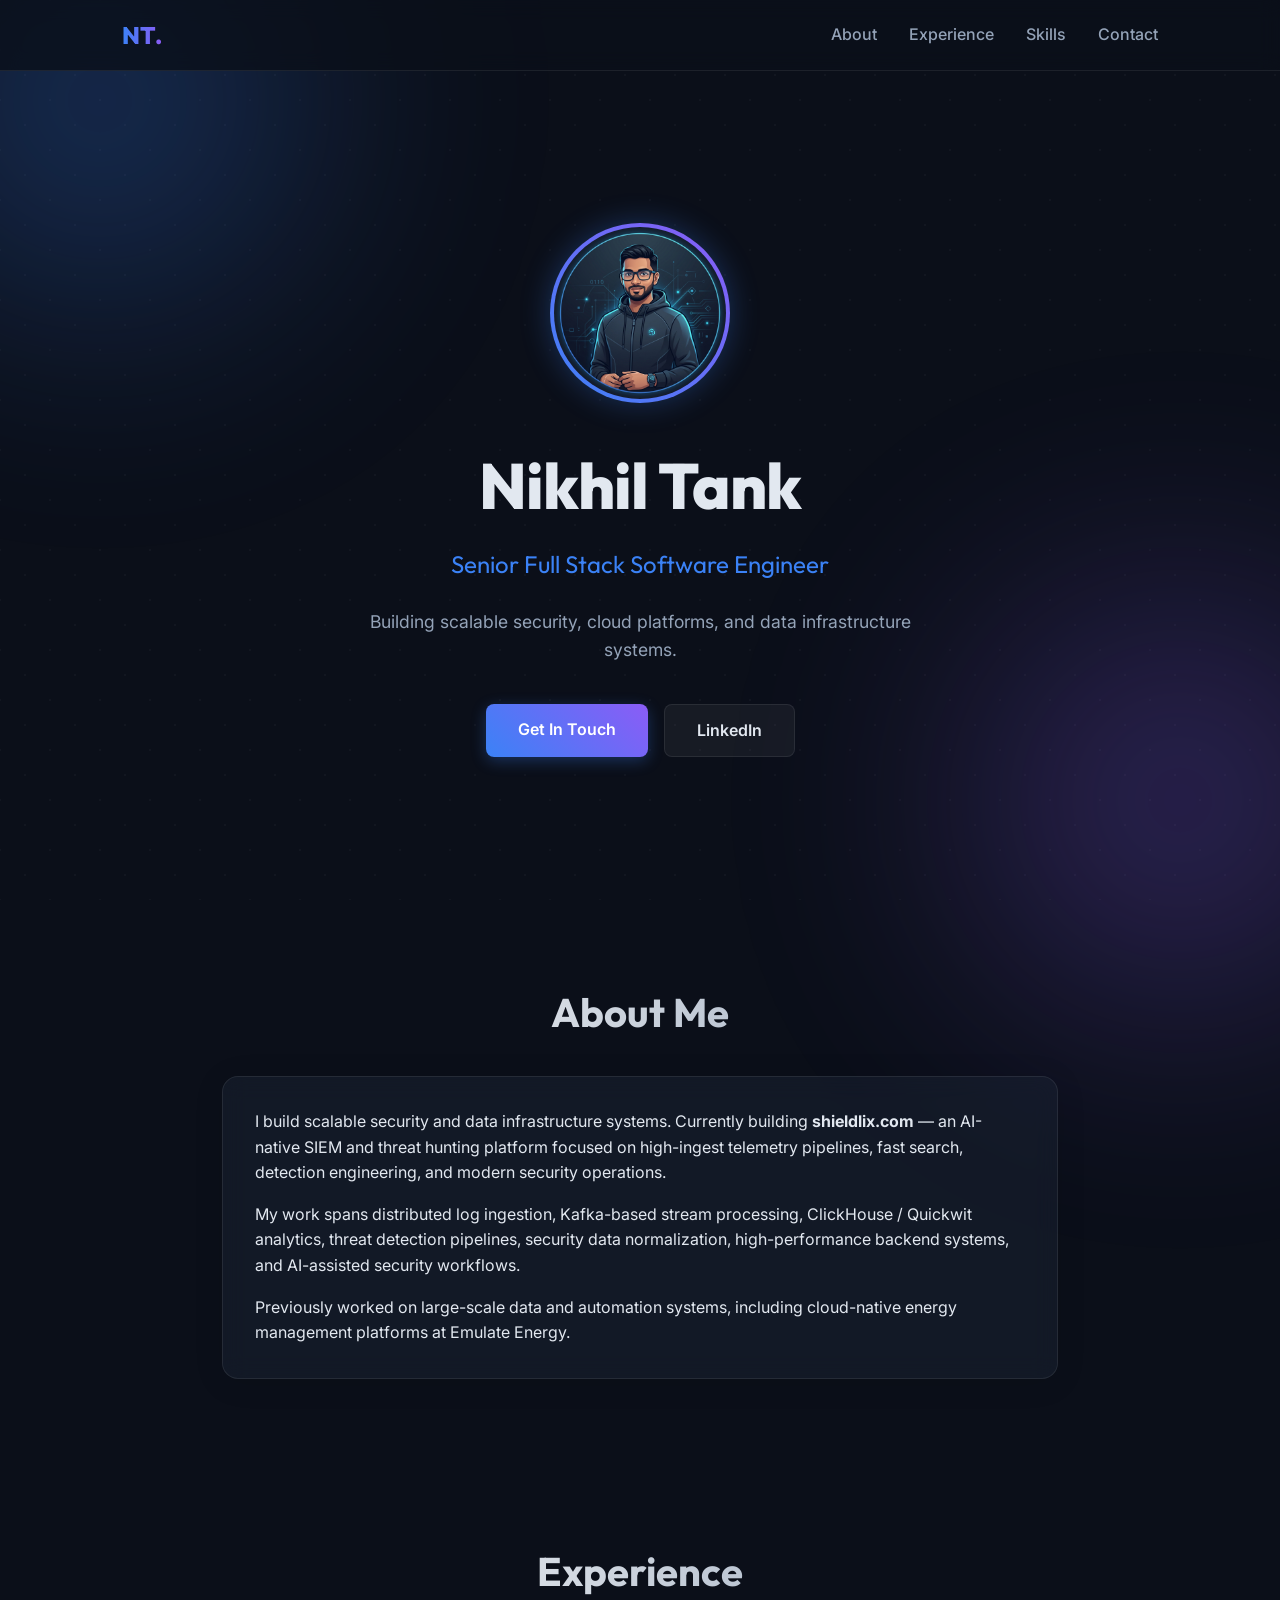
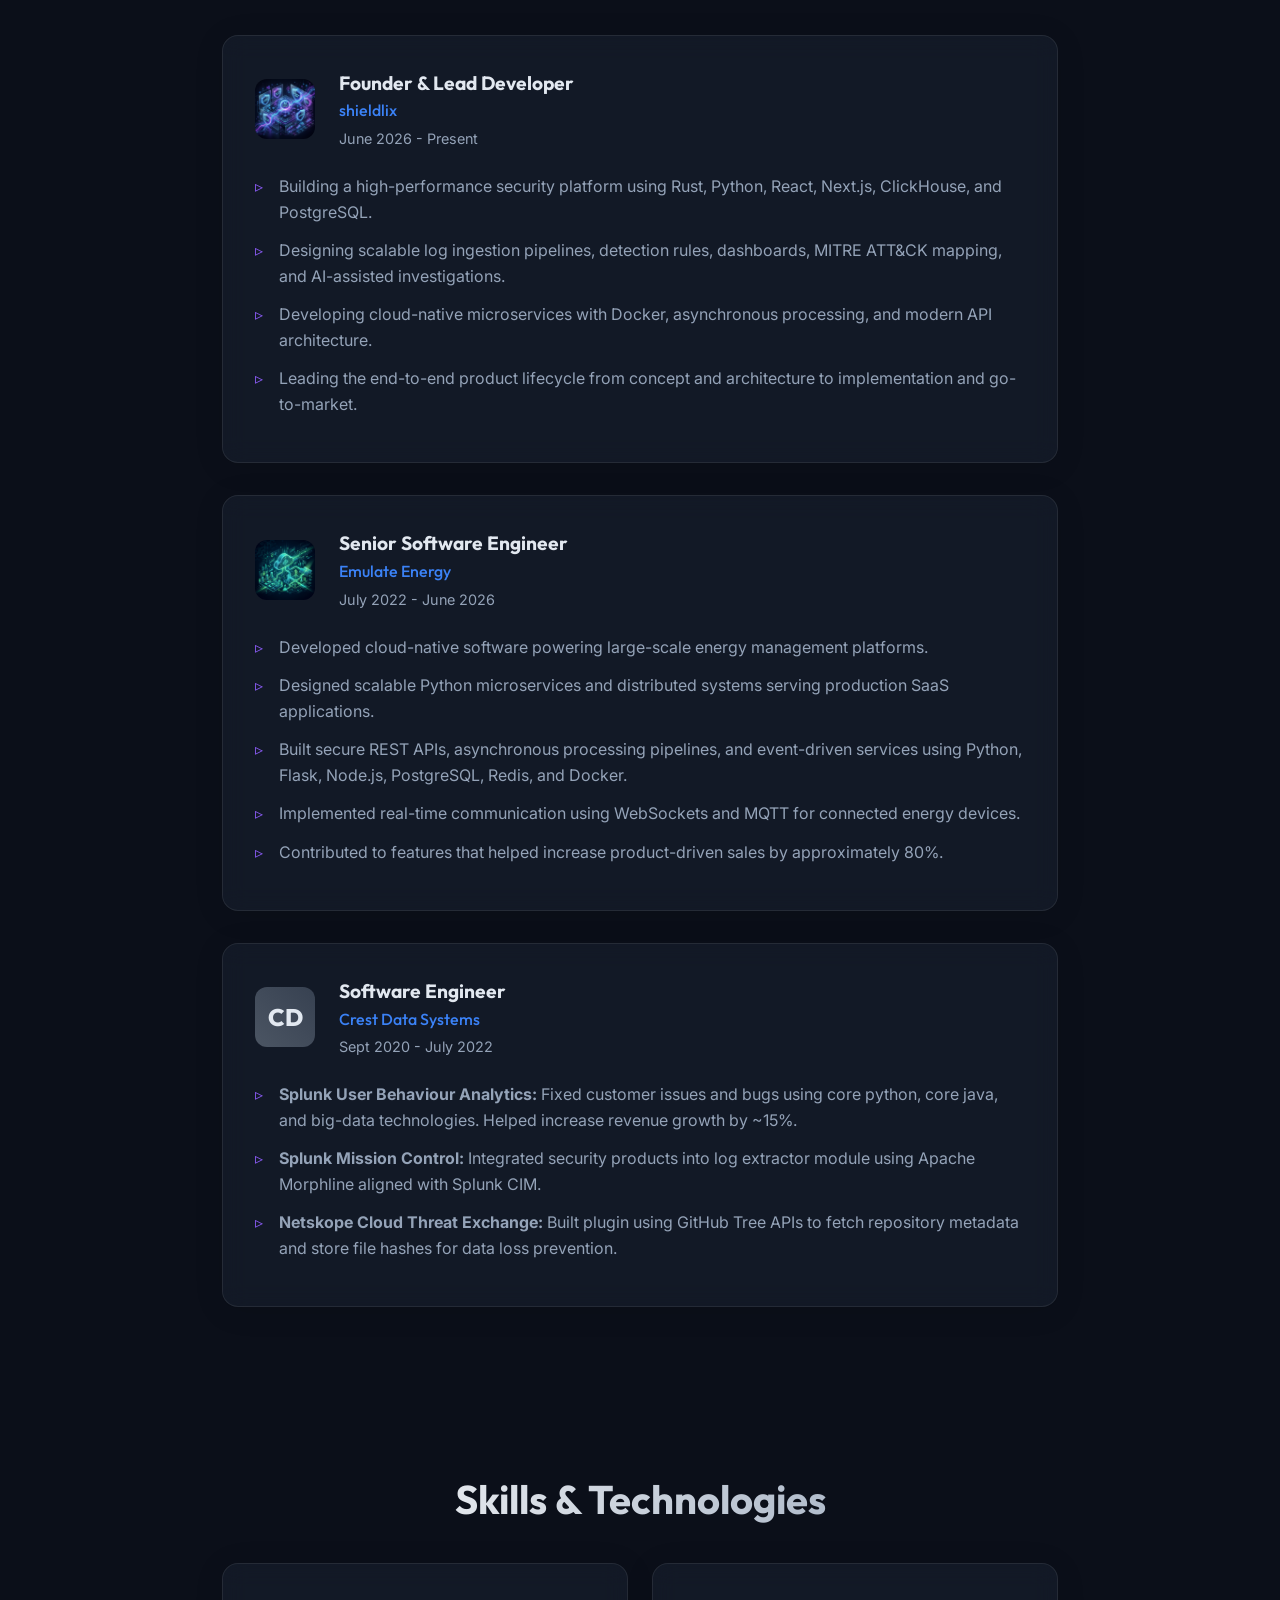
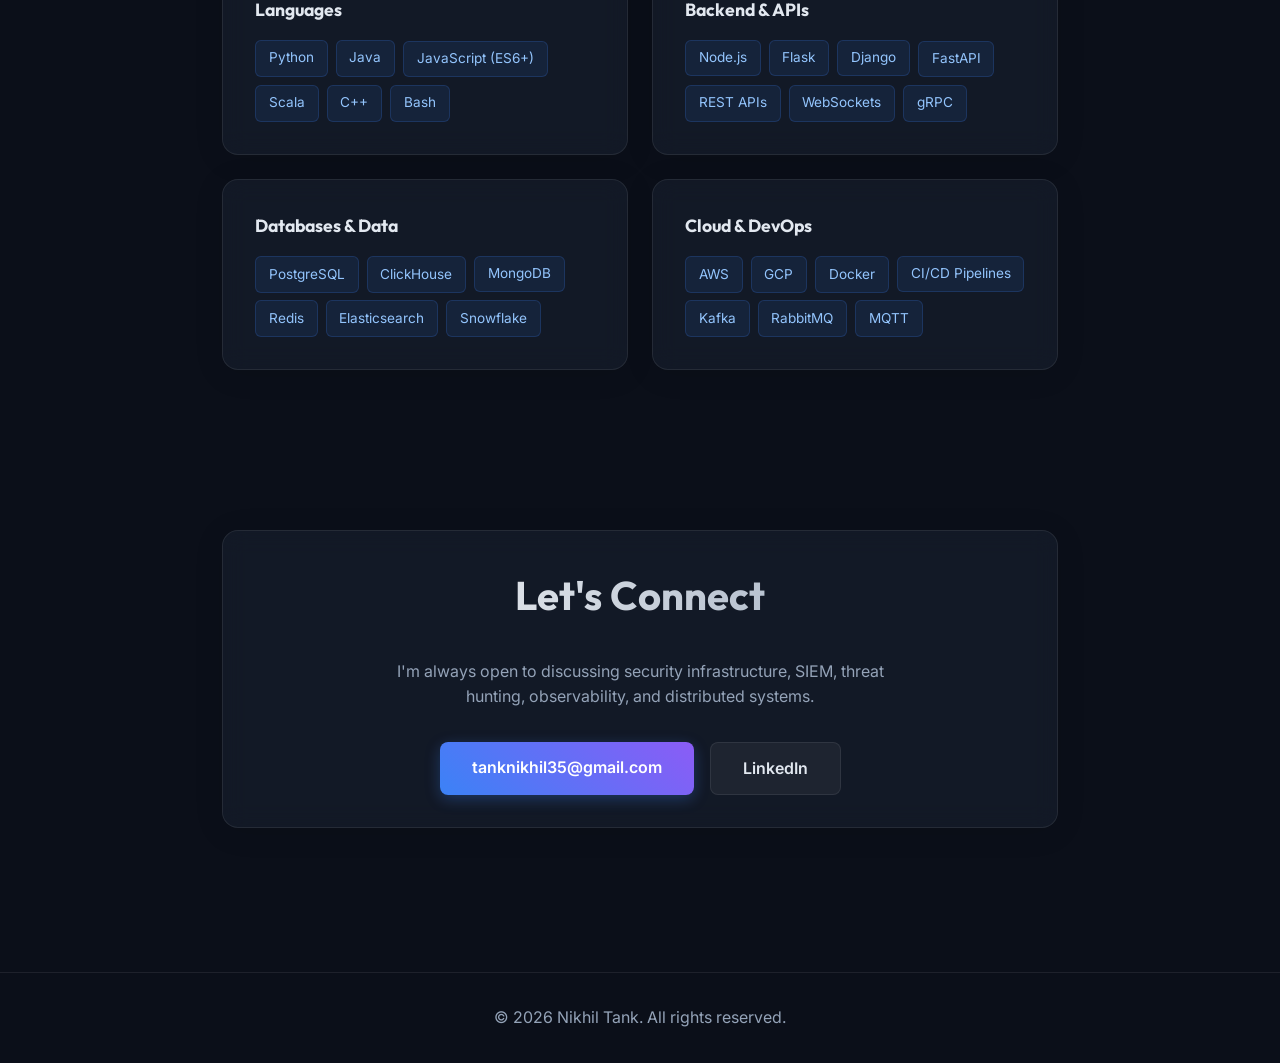
==== index.html @ 3ef29155 "feat: initialize personal portfolio website with custom styling and interactive UI components" ====
<!DOCTYPE html>
<html lang="en">
<head>
    <meta charset="UTF-8">
    <meta name="viewport" content="width=device-width, initial-scale=1.0">
    <title>Nikhil Tank | Senior Full Stack Software Engineer</title>
    <meta name="description" content="Portfolio of Nikhil Tank, a Senior Software Engineer specializing in scalable security, cloud platforms, and data infrastructure systems.">
    <!-- Fonts -->
    <link rel="preconnect" href="https://fonts.googleapis.com">
    <link rel="preconnect" href="https://fonts.gstatic.com" crossorigin>
    <link href="https://fonts.googleapis.com/css2?family=Inter:wght@300;400;500;600&family=Outfit:wght@400;600;800&display=swap" rel="stylesheet">
    <!-- CSS -->
    <link rel="stylesheet" href="assets/css/style.css">
</head>
<body>
    <div id="particles-background"></div>
    <div class="glow-orb top-left"></div>
    <div class="glow-orb bottom-right"></div>
    
    <nav class="navbar">
        <div class="nav-content">
            <a href="#" class="logo">NT.</a>
            <ul class="nav-links">
                <li><a href="#about">About</a></li>
                <li><a href="#experience">Experience</a></li>
                <li><a href="#skills">Skills</a></li>
                <li><a href="#contact">Contact</a></li>
            </ul>
        </div>
    </nav>

    <main>
        <section class="hero">
            <div class="hero-content">
                <div class="profile-img-container">
                    <img src="assets/images/avatar.png" alt="Nikhil Tank" class="profile-img">
                </div>
                <h1 class="hero-title">Nikhil Tank</h1>
                <h2 class="hero-subtitle">Senior Full Stack Software Engineer</h2>
                <p class="hero-desc">Building scalable security, cloud platforms, and data infrastructure systems.</p>
                <div class="hero-actions">
                    <a href="#contact" class="btn primary-btn">Get In Touch</a>
                    <a href="https://www.linkedin.com/in/nikhilt-6ba240147" target="_blank" class="btn secondary-btn">LinkedIn</a>
                </div>
            </div>
        </section>

        <section id="about" class="section">
            <h2 class="section-title">About Me</h2>
            <div class="card glass-card">
                <p>I build scalable security and data infrastructure systems. Currently building <strong>shieldlix.com</strong> — an AI-native SIEM and threat hunting platform focused on high-ingest telemetry pipelines, fast search, detection engineering, and modern security operations.</p>
                <p>My work spans distributed log ingestion, Kafka-based stream processing, ClickHouse / Quickwit analytics, threat detection pipelines, security data normalization, high-performance backend systems, and AI-assisted security workflows.</p>
                <p>Previously worked on large-scale data and automation systems, including cloud-native energy management platforms at Emulate Energy.</p>
            </div>
        </section>

        <section id="experience" class="section">
            <h2 class="section-title">Experience</h2>
            <div class="experience-timeline">
                
                <!-- Shieldlix -->
                <div class="timeline-item glass-card">
                    <div class="timeline-header">
                        <img src="assets/images/shieldlix.png" alt="Shieldlix" class="company-logo">
                        <div>
                            <h3 class="job-title">Founder & Lead Developer</h3>
                            <h4 class="company-name">shieldlix</h4>
                            <span class="job-date">June 2026 - Present</span>
                        </div>
                    </div>
                    <ul class="job-desc">
                        <li>Building a high-performance security platform using Rust, Python, React, Next.js, ClickHouse, and PostgreSQL.</li>
                        <li>Designing scalable log ingestion pipelines, detection rules, dashboards, MITRE ATT&CK mapping, and AI-assisted investigations.</li>
                        <li>Developing cloud-native microservices with Docker, asynchronous processing, and modern API architecture.</li>
                        <li>Leading the end-to-end product lifecycle from concept and architecture to implementation and go-to-market.</li>
                    </ul>
                </div>

                <!-- Emulate Energy -->
                <div class="timeline-item glass-card">
                    <div class="timeline-header">
                        <img src="assets/images/emulate.png" alt="Emulate Energy" class="company-logo">
                        <div>
                            <h3 class="job-title">Senior Software Engineer</h3>
                            <h4 class="company-name">Emulate Energy</h4>
                            <span class="job-date">July 2022 - June 2026</span>
                        </div>
                    </div>
                    <ul class="job-desc">
                        <li>Developed cloud-native software powering large-scale energy management platforms.</li>
                        <li>Designed scalable Python microservices and distributed systems serving production SaaS applications.</li>
                        <li>Built secure REST APIs, asynchronous processing pipelines, and event-driven services using Python, Flask, Node.js, PostgreSQL, Redis, and Docker.</li>
                        <li>Implemented real-time communication using WebSockets and MQTT for connected energy devices.</li>
                        <li>Contributed to features that helped increase product-driven sales by approximately 80%.</li>
                    </ul>
                </div>

                <!-- Crest Data Systems -->
                <div class="timeline-item glass-card">
                    <div class="timeline-header">
                        <div class="company-logo fallback-logo">CD</div>
                        <div>
                            <h3 class="job-title">Software Engineer</h3>
                            <h4 class="company-name">Crest Data Systems</h4>
                            <span class="job-date">Sept 2020 - July 2022</span>
                        </div>
                    </div>
                    <ul class="job-desc">
                        <li><strong>Splunk User Behaviour Analytics:</strong> Fixed customer issues and bugs using core python, core java, and big-data technologies. Helped increase revenue growth by ~15%.</li>
                        <li><strong>Splunk Mission Control:</strong> Integrated security products into log extractor module using Apache Morphline aligned with Splunk CIM.</li>
                        <li><strong>Netskope Cloud Threat Exchange:</strong> Built plugin using GitHub Tree APIs to fetch repository metadata and store file hashes for data loss prevention.</li>
                    </ul>
                </div>
            </div>
        </section>

        <section id="skills" class="section">
            <h2 class="section-title">Skills & Technologies</h2>
            <div class="skills-grid">
                <div class="skill-category glass-card">
                    <h3>Languages</h3>
                    <div class="skill-tags">
                        <span>Python</span><span>Java</span><span>JavaScript (ES6+)</span><span>Scala</span><span>C++</span><span>Bash</span>
                    </div>
                </div>
                <div class="skill-category glass-card">
                    <h3>Backend & APIs</h3>
                    <div class="skill-tags">
                        <span>Node.js</span><span>Flask</span><span>Django</span><span>FastAPI</span><span>REST APIs</span><span>WebSockets</span><span>gRPC</span>
                    </div>
                </div>
                <div class="skill-category glass-card">
                    <h3>Databases & Data</h3>
                    <div class="skill-tags">
                        <span>PostgreSQL</span><span>ClickHouse</span><span>MongoDB</span><span>Redis</span><span>Elasticsearch</span><span>Snowflake</span>
                    </div>
                </div>
                <div class="skill-category glass-card">
                    <h3>Cloud & DevOps</h3>
                    <div class="skill-tags">
                        <span>AWS</span><span>GCP</span><span>Docker</span><span>CI/CD Pipelines</span><span>Kafka</span><span>RabbitMQ</span><span>MQTT</span>
                    </div>
                </div>
            </div>
        </section>

        <section id="contact" class="section">
            <div class="contact-box glass-card">
                <h2 class="section-title">Let's Connect</h2>
                <p>I'm always open to discussing security infrastructure, SIEM, threat hunting, observability, and distributed systems.</p>
                <div class="contact-links">
                    <a href="mailto:tanknikhil35@gmail.com" class="btn primary-btn">tanknikhil35@gmail.com</a>
                    <a href="https://www.linkedin.com/in/nikhilt-6ba240147" target="_blank" class="btn secondary-btn">LinkedIn</a>
                </div>
            </div>
        </section>
    </main>

    <footer>
        <p>&copy; 2026 Nikhil Tank. All rights reserved.</p>
    </footer>

    <!-- Scripts -->
    <script src="assets/js/script.js"></script>
</body>
</html>
---- assets/css/style.css ----
:root {
    --bg-color: #0b0f19;
    --text-main: #e2e8f0;
    --text-muted: #94a3b8;
    --accent-blue: #3b82f6;
    --accent-purple: #8b5cf6;
    --glass-bg: rgba(30, 41, 59, 0.4);
    --glass-border: rgba(255, 255, 255, 0.08);
}

* {
    margin: 0;
    padding: 0;
    box-sizing: border-box;
}

body {
    font-family: 'Inter', sans-serif;
    background-color: var(--bg-color);
    color: var(--text-main);
    line-height: 1.6;
    overflow-x: hidden;
}

h1, h2, h3, h4, h5, h6 {
    font-family: 'Outfit', sans-serif;
}

/* Background effects */
.glow-orb {
    position: fixed;
    width: 600px;
    height: 600px;
    border-radius: 50%;
    filter: blur(120px);
    z-index: -1;
    opacity: 0.4;
    pointer-events: none;
}

.glow-orb.top-left {
    top: -200px;
    left: -200px;
    background: radial-gradient(circle, var(--accent-blue) 0%, transparent 70%);
}

.glow-orb.bottom-right {
    bottom: -200px;
    right: -200px;
    background: radial-gradient(circle, var(--accent-purple) 0%, transparent 70%);
}

#particles-background {
    position: fixed;
    top: 0;
    left: 0;
    width: 100%;
    height: 100%;
    z-index: -2;
    pointer-events: none;
    background-image: 
        radial-gradient(rgba(255,255,255,0.03) 1px, transparent 1px),
        radial-gradient(rgba(255,255,255,0.03) 1px, transparent 1px);
    background-position: 0 0, 25px 25px;
    background-size: 50px 50px;
}

/* Glassmorphism utility */
.glass-card {
    background: var(--glass-bg);
    backdrop-filter: blur(12px);
    -webkit-backdrop-filter: blur(12px);
    border: 1px solid var(--glass-border);
    border-radius: 16px;
    padding: 2rem;
    box-shadow: 0 4px 30px rgba(0, 0, 0, 0.1);
    transition: transform 0.3s ease, border-color 0.3s ease;
}

.glass-card:hover {
    transform: translateY(-5px);
    border-color: rgba(255, 255, 255, 0.15);
}

/* Navigation */
.navbar {
    position: fixed;
    top: 0;
    width: 100%;
    padding: 1rem 0;
    z-index: 100;
    background: rgba(11, 15, 25, 0.8);
    backdrop-filter: blur(10px);
    border-bottom: 1px solid var(--glass-border);
}

.nav-content {
    max-width: 1100px;
    margin: 0 auto;
    display: flex;
    justify-content: space-between;
    align-items: center;
    padding: 0 2rem;
}

.logo {
    font-family: 'Outfit', sans-serif;
    font-size: 1.5rem;
    font-weight: 800;
    color: var(--text-main);
    text-decoration: none;
    background: linear-gradient(to right, var(--accent-blue), var(--accent-purple));
    -webkit-background-clip: text;
    -webkit-text-fill-color: transparent;
}

.nav-links {
    list-style: none;
    display: flex;
    gap: 2rem;
}

.nav-links a {
    color: var(--text-muted);
    text-decoration: none;
    font-weight: 500;
    transition: color 0.3s ease;
}

.nav-links a:hover {
    color: var(--text-main);
}

/* Layout */
main {
    max-width: 900px;
    margin: 0 auto;
    padding: 0 2rem;
}

.section {
    padding: 5rem 0;
}

.section-title {
    font-size: 2.5rem;
    margin-bottom: 2rem;
    text-align: center;
    background: linear-gradient(to right, #fff, var(--text-muted));
    -webkit-background-clip: text;
    -webkit-text-fill-color: transparent;
}

/* Hero Section */
.hero {
    min-height: 100vh;
    display: flex;
    align-items: center;
    justify-content: center;
    text-align: center;
    padding-top: 80px;
}

.profile-img-container {
    width: 180px;
    height: 180px;
    margin: 0 auto 2rem;
    border-radius: 50%;
    padding: 4px;
    background: linear-gradient(45deg, var(--accent-blue), var(--accent-purple));
    box-shadow: 0 0 30px rgba(59, 130, 246, 0.3);
}

.profile-img {
    width: 100%;
    height: 100%;
    object-fit: cover;
    border-radius: 50%;
    background-color: var(--bg-color);
}

.hero-title {
    font-size: 4rem;
    font-weight: 800;
    margin-bottom: 0.5rem;
    letter-spacing: -1px;
}

.hero-subtitle {
    font-size: 1.5rem;
    color: var(--accent-blue);
    font-weight: 400;
    margin-bottom: 1.5rem;
}

.hero-desc {
    font-size: 1.1rem;
    color: var(--text-muted);
    max-width: 600px;
    margin: 0 auto 2.5rem;
}

.hero-actions {
    display: flex;
    gap: 1rem;
    justify-content: center;
}

.btn {
    padding: 0.8rem 2rem;
    border-radius: 8px;
    font-weight: 600;
    text-decoration: none;
    transition: all 0.3s ease;
    cursor: pointer;
    display: inline-block;
}

.primary-btn {
    background: linear-gradient(45deg, var(--accent-blue), var(--accent-purple));
    color: white;
    box-shadow: 0 4px 15px rgba(59, 130, 246, 0.3);
}

.primary-btn:hover {
    box-shadow: 0 6px 20px rgba(59, 130, 246, 0.5);
    transform: translateY(-2px);
}

.secondary-btn {
    background: rgba(255, 255, 255, 0.05);
    color: var(--text-main);
    border: 1px solid var(--glass-border);
}

.secondary-btn:hover {
    background: rgba(255, 255, 255, 0.1);
    transform: translateY(-2px);
}

/* About */
#about p {
    margin-bottom: 1rem;
}
#about p:last-child {
    margin-bottom: 0;
}

/* Experience */
.experience-timeline {
    display: flex;
    flex-direction: column;
    gap: 2rem;
}

.timeline-item {
    position: relative;
}

.timeline-header {
    display: flex;
    align-items: center;
    gap: 1.5rem;
    margin-bottom: 1.5rem;
}

.company-logo {
    width: 60px;
    height: 60px;
    border-radius: 12px;
    object-fit: cover;
    background: rgba(255,255,255,0.05);
}

.fallback-logo {
    display: flex;
    align-items: center;
    justify-content: center;
    font-family: 'Outfit', sans-serif;
    font-weight: 800;
    font-size: 1.5rem;
    background: linear-gradient(45deg, #4b5563, #374151);
}

.job-title {
    font-size: 1.2rem;
    color: var(--text-main);
}

.company-name {
    font-size: 1rem;
    color: var(--accent-blue);
    font-weight: 500;
}

.job-date {
    display: block;
    font-size: 0.9rem;
    color: var(--text-muted);
    margin-top: 0.2rem;
}

.job-desc {
    list-style: none;
}

.job-desc li {
    position: relative;
    padding-left: 1.5rem;
    margin-bottom: 0.8rem;
    color: var(--text-muted);
}

.job-desc li::before {
    content: '▹';
    position: absolute;
    left: 0;
    color: var(--accent-purple);
}

/* Skills */
.skills-grid {
    display: grid;
    grid-template-columns: repeat(auto-fit, minmax(300px, 1fr));
    gap: 1.5rem;
}

.skill-category h3 {
    margin-bottom: 1rem;
    font-size: 1.1rem;
    color: var(--text-main);
}

.skill-tags {
    display: flex;
    flex-wrap: wrap;
    gap: 0.5rem;
}

.skill-tags span {
    background: rgba(59, 130, 246, 0.1);
    color: #93c5fd;
    padding: 0.4rem 0.8rem;
    border-radius: 6px;
    font-size: 0.85rem;
    border: 1px solid rgba(59, 130, 246, 0.2);
}

/* Contact */
.contact-box {
    text-align: center;
}

.contact-box p {
    color: var(--text-muted);
    margin-bottom: 2rem;
    max-width: 500px;
    margin-left: auto;
    margin-right: auto;
}

.contact-links {
    display: flex;
    justify-content: center;
    gap: 1rem;
}

/* Footer */
footer {
    text-align: center;
    padding: 2rem;
    color: var(--text-muted);
    border-top: 1px solid var(--glass-border);
    margin-top: 4rem;
}

/* Responsive */
@media (max-width: 768px) {
    .hero-title {
        font-size: 3rem;
    }
    .nav-links {
        display: none;
    }
    .contact-links {
        flex-direction: column;
    }
}
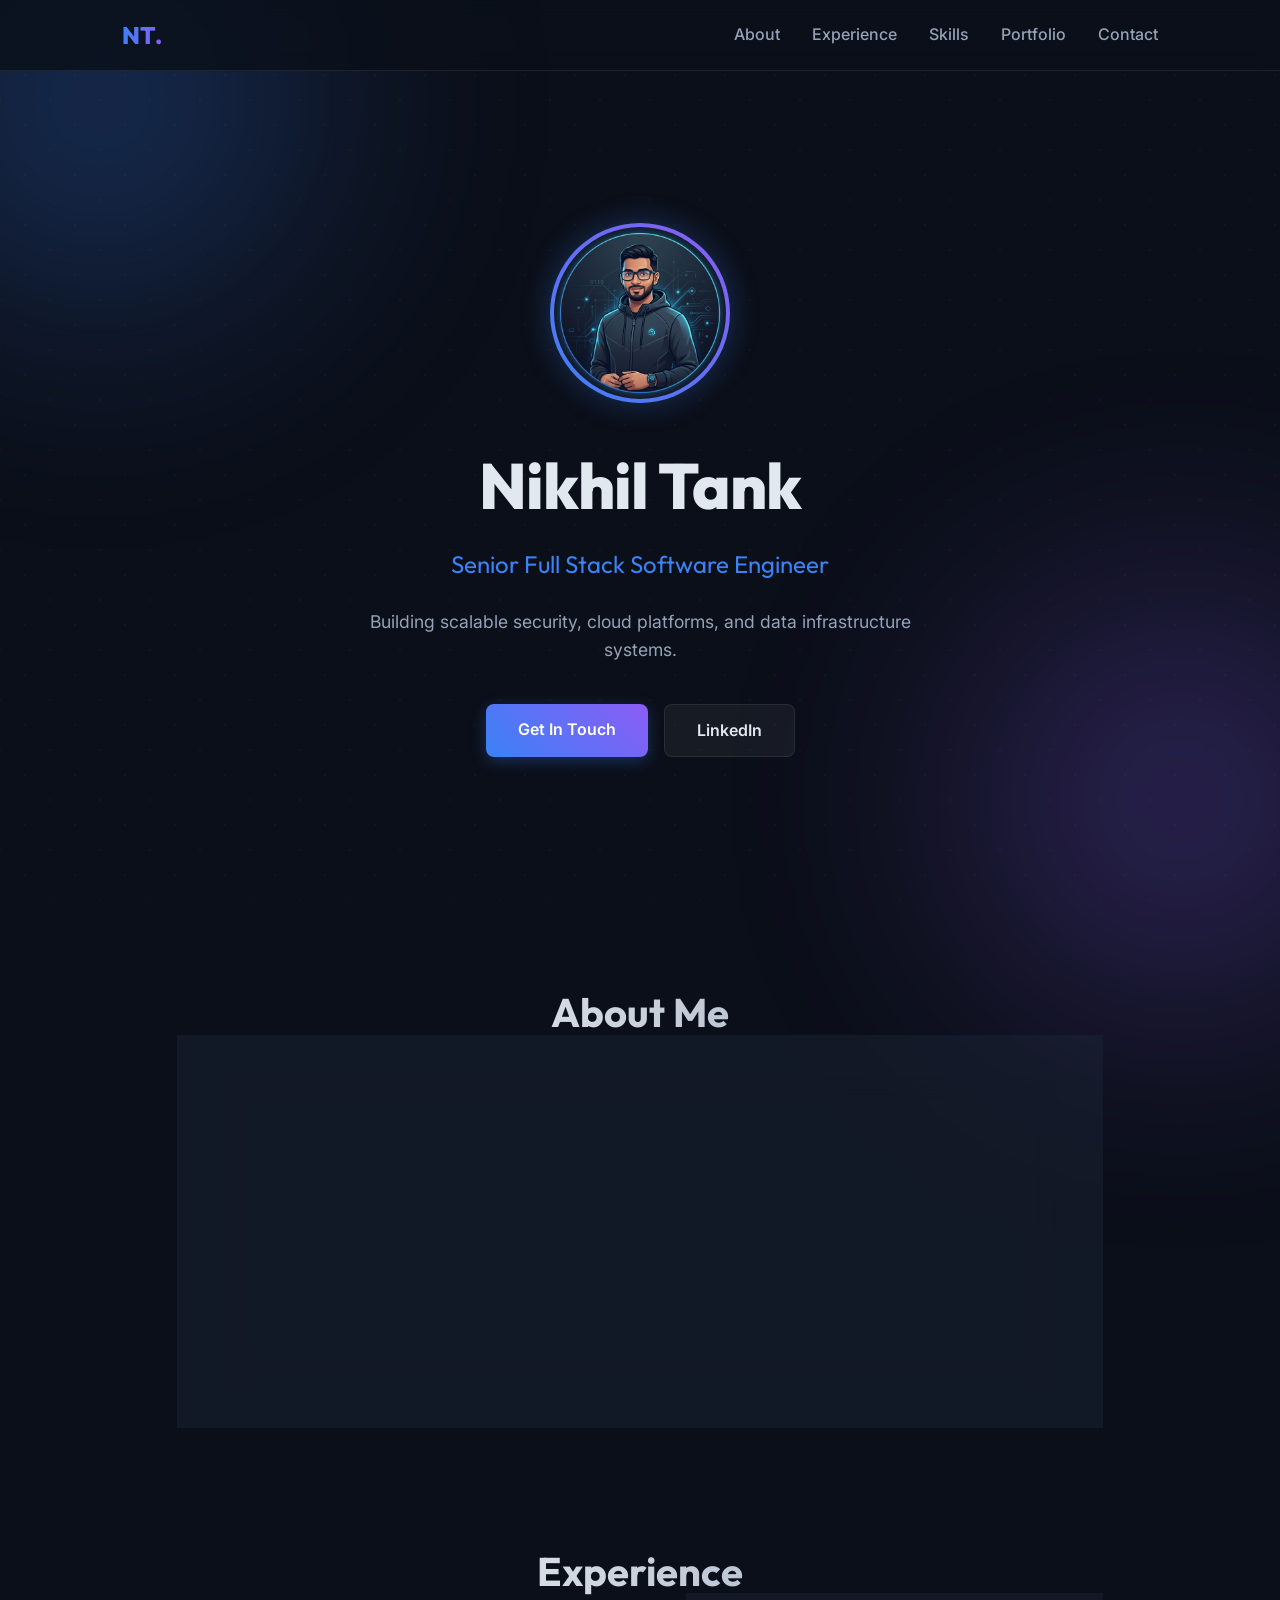
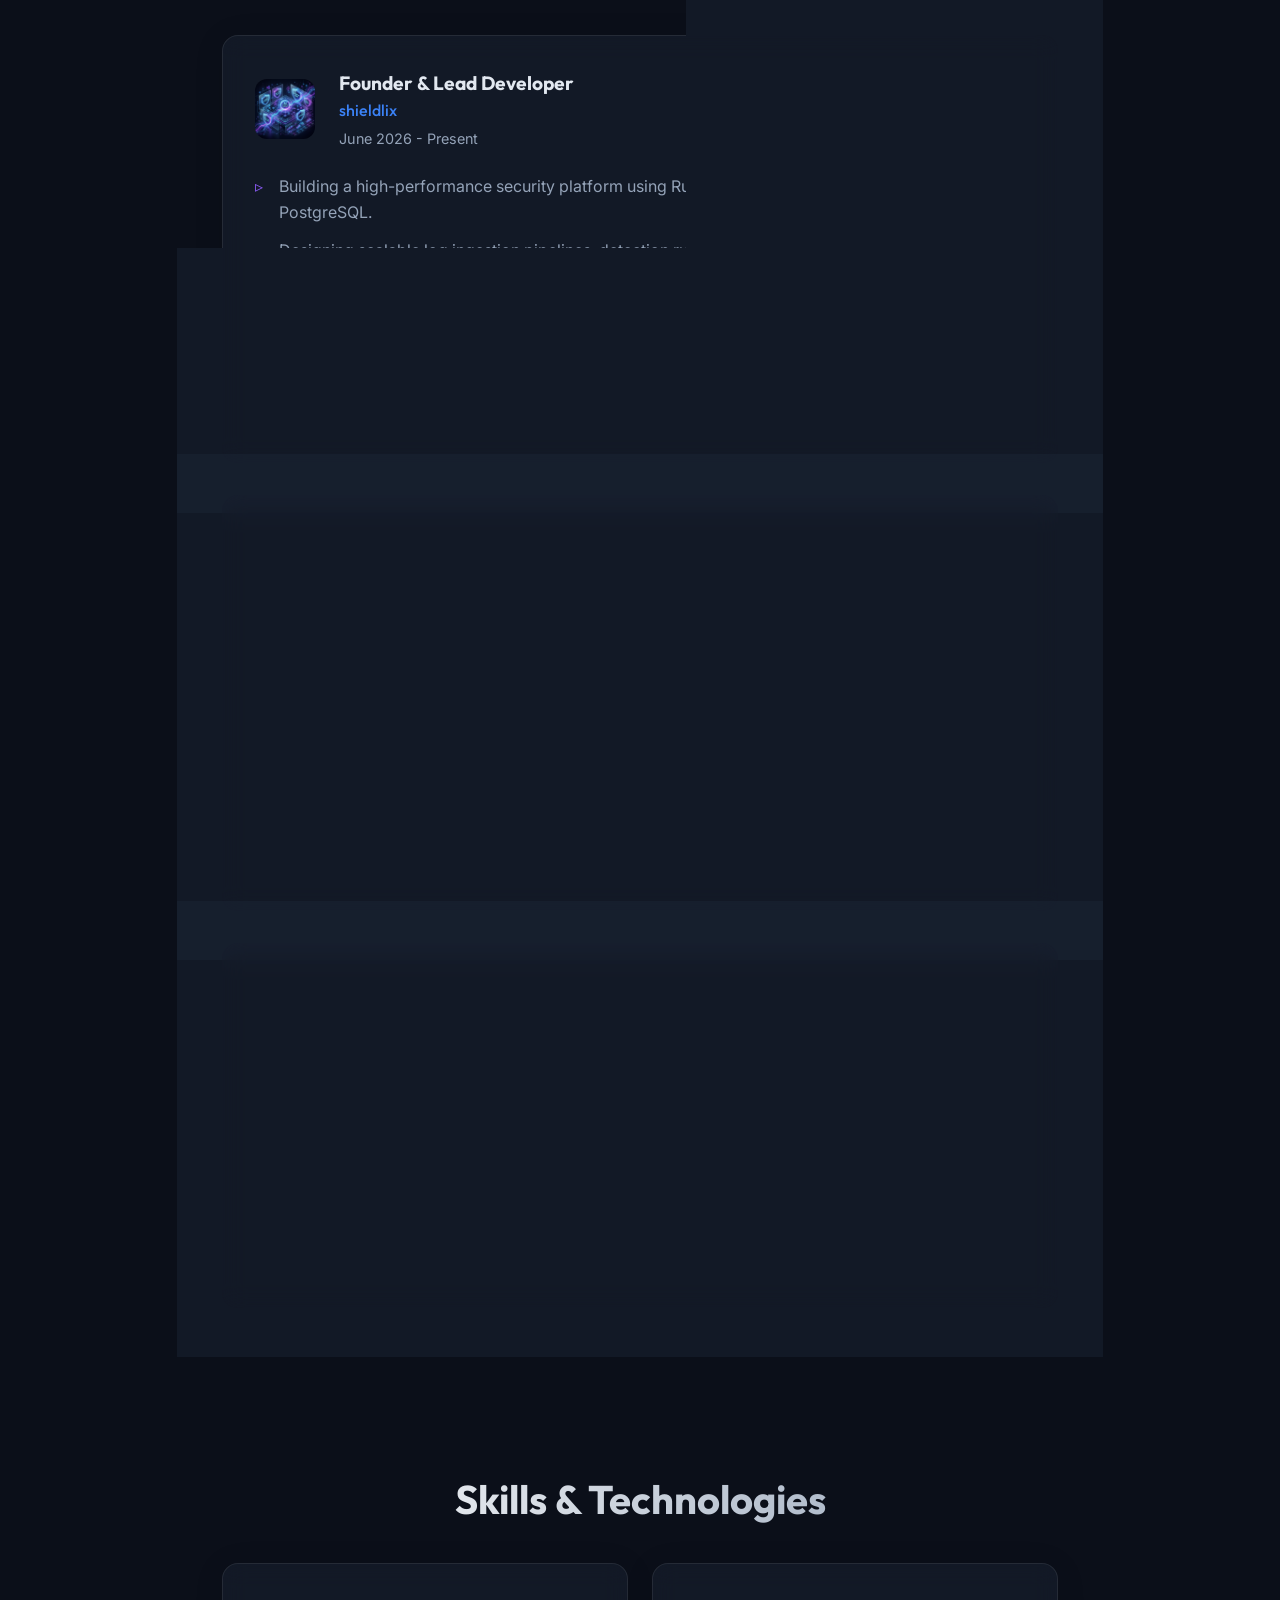
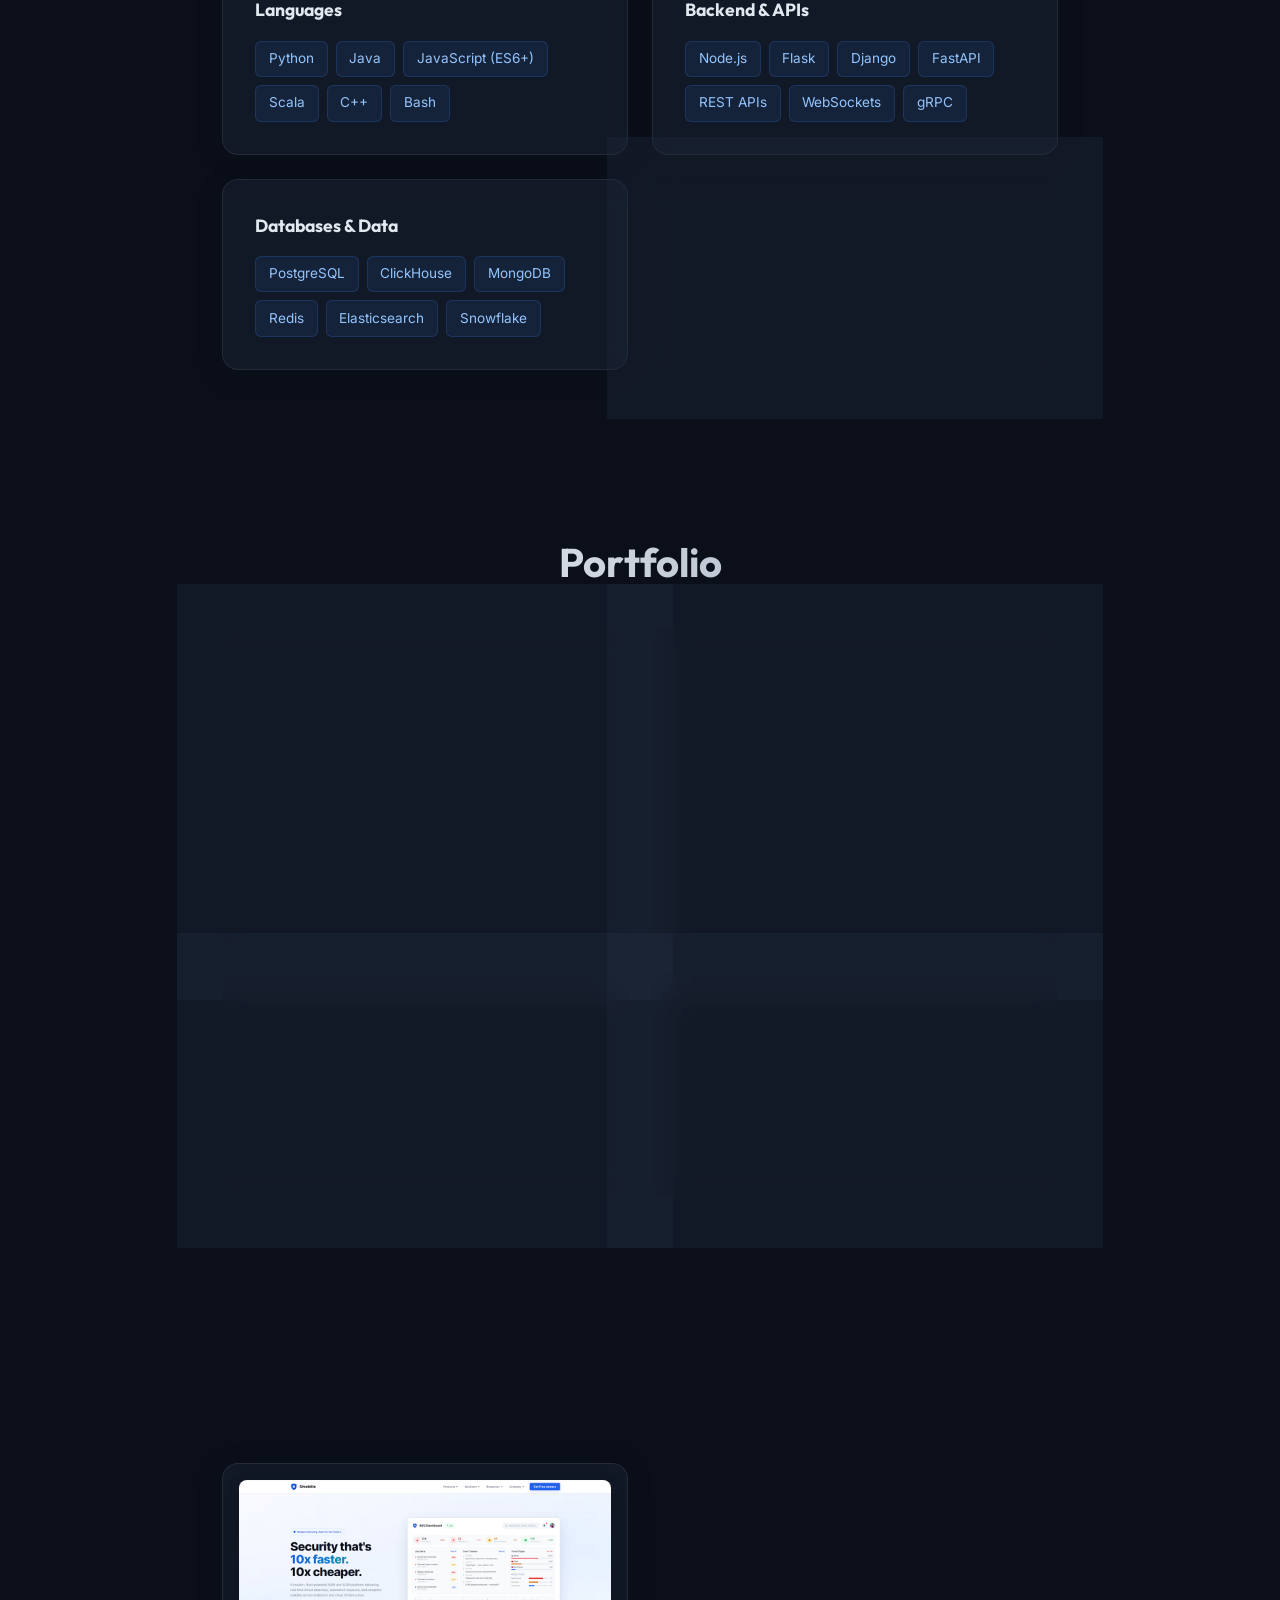
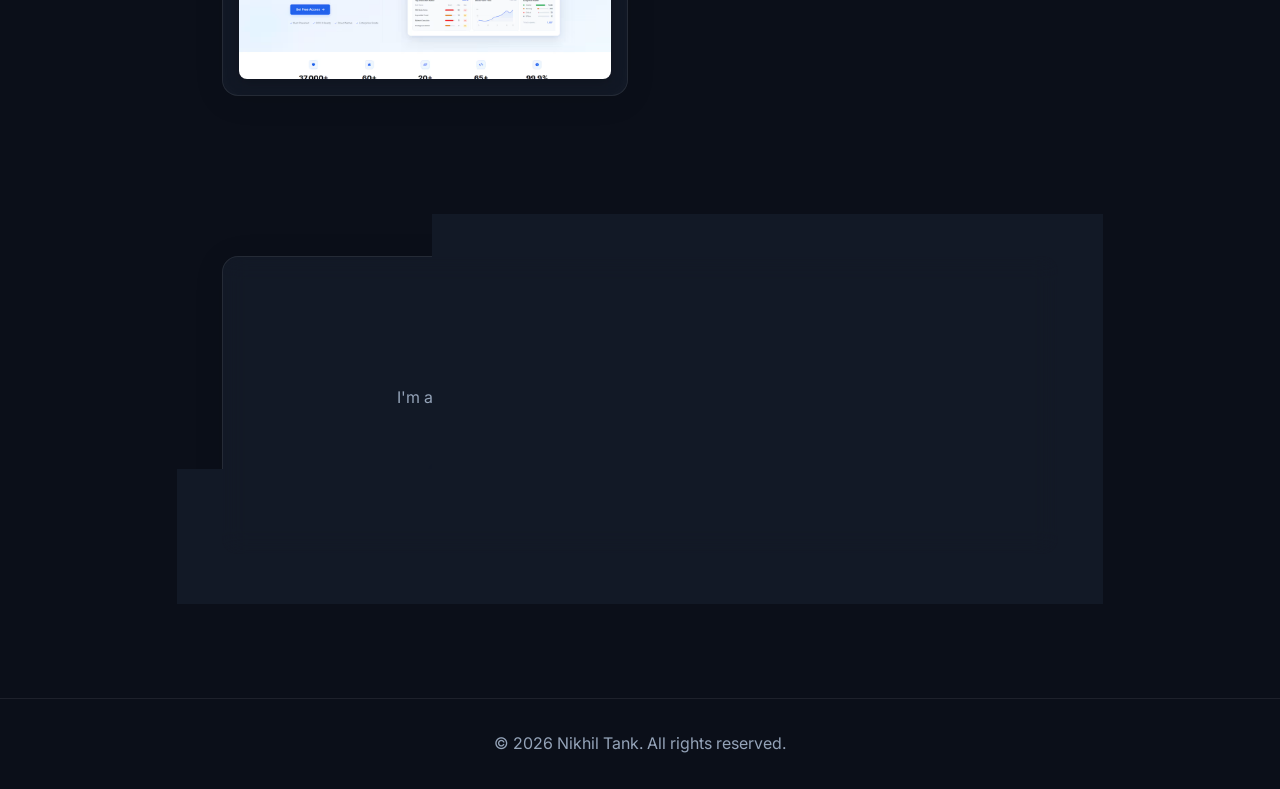
==== commit 78e72baa: "feat: add portfolio section with grid layout and project images with scraper script" ====
--- a/index.html
+++ b/index.html
@@ -24,6 +24,7 @@
                 <li><a href="#about">About</a></li>
                 <li><a href="#experience">Experience</a></li>
                 <li><a href="#skills">Skills</a></li>
+                <li><a href="#portfolio">Portfolio</a></li>
                 <li><a href="#contact">Contact</a></li>
             </ul>
         </div>
@@ -40,7 +41,7 @@
                 <p class="hero-desc">Building scalable security, cloud platforms, and data infrastructure systems.</p>
                 <div class="hero-actions">
                     <a href="#contact" class="btn primary-btn">Get In Touch</a>
-                    <a href="https://www.linkedin.com/in/nikhilt-6ba240147" target="_blank" class="btn secondary-btn">LinkedIn</a>
+                    <a href="https://www.linkedin.com/in/nikhil-t-6ba240147/" target="_blank" class="btn secondary-btn">LinkedIn</a>
                 </div>
             </div>
         </section>
@@ -144,13 +145,26 @@
             </div>
         </section>
 
+        <section id="portfolio" class="section">
+            <h2 class="section-title">Portfolio</h2>
+            <div class="portfolio-grid" id="portfolio-container">
+                <div class="portfolio-item glass-card"><img src="assets/images/portfolio/1.avif" alt="Portfolio Project 1"></div>
+                <div class="portfolio-item glass-card"><img src="assets/images/portfolio/2.avif" alt="Portfolio Project 2"></div>
+                <div class="portfolio-item glass-card"><img src="assets/images/portfolio/3.avif" alt="Portfolio Project 3"></div>
+                <div class="portfolio-item glass-card"><img src="assets/images/portfolio/4.avif" alt="Portfolio Project 4"></div>
+                <div class="portfolio-item glass-card"><img src="assets/images/portfolio/5.avif" alt="Portfolio Project 5"></div>
+                <div class="portfolio-item glass-card"><img src="assets/images/portfolio/6.avif" alt="Portfolio Project 6"></div>
+                <div class="portfolio-item glass-card"><img src="assets/images/portfolio/7.avif" alt="Portfolio Project 7"></div>
+            </div>
+        </section>
+
         <section id="contact" class="section">
             <div class="contact-box glass-card">
                 <h2 class="section-title">Let's Connect</h2>
                 <p>I'm always open to discussing security infrastructure, SIEM, threat hunting, observability, and distributed systems.</p>
                 <div class="contact-links">
                     <a href="mailto:tanknikhil35@gmail.com" class="btn primary-btn">tanknikhil35@gmail.com</a>
-                    <a href="https://www.linkedin.com/in/nikhilt-6ba240147" target="_blank" class="btn secondary-btn">LinkedIn</a>
+                    <a href="https://www.linkedin.com/in/nikhil-t-6ba240147/" target="_blank" class="btn secondary-btn">LinkedIn</a>
                 </div>
             </div>
         </section>
--- a/assets/css/style.css
+++ b/assets/css/style.css
@@ -365,6 +365,33 @@
     gap: 1rem;
 }
 
+/* Portfolio */
+.portfolio-grid {
+    display: grid;
+    grid-template-columns: repeat(auto-fit, minmax(280px, 1fr));
+    gap: 1.5rem;
+}
+
+.portfolio-item {
+    padding: 1rem;
+    display: flex;
+    justify-content: center;
+    align-items: center;
+}
+
+.portfolio-item img {
+    width: 100%;
+    height: auto;
+    border-radius: 8px;
+    object-fit: cover;
+    box-shadow: 0 4px 15px rgba(0,0,0,0.2);
+    transition: transform 0.3s ease;
+}
+
+.portfolio-item:hover img {
+    transform: scale(1.02);
+}
+
 /* Footer */
 footer {
     text-align: center;
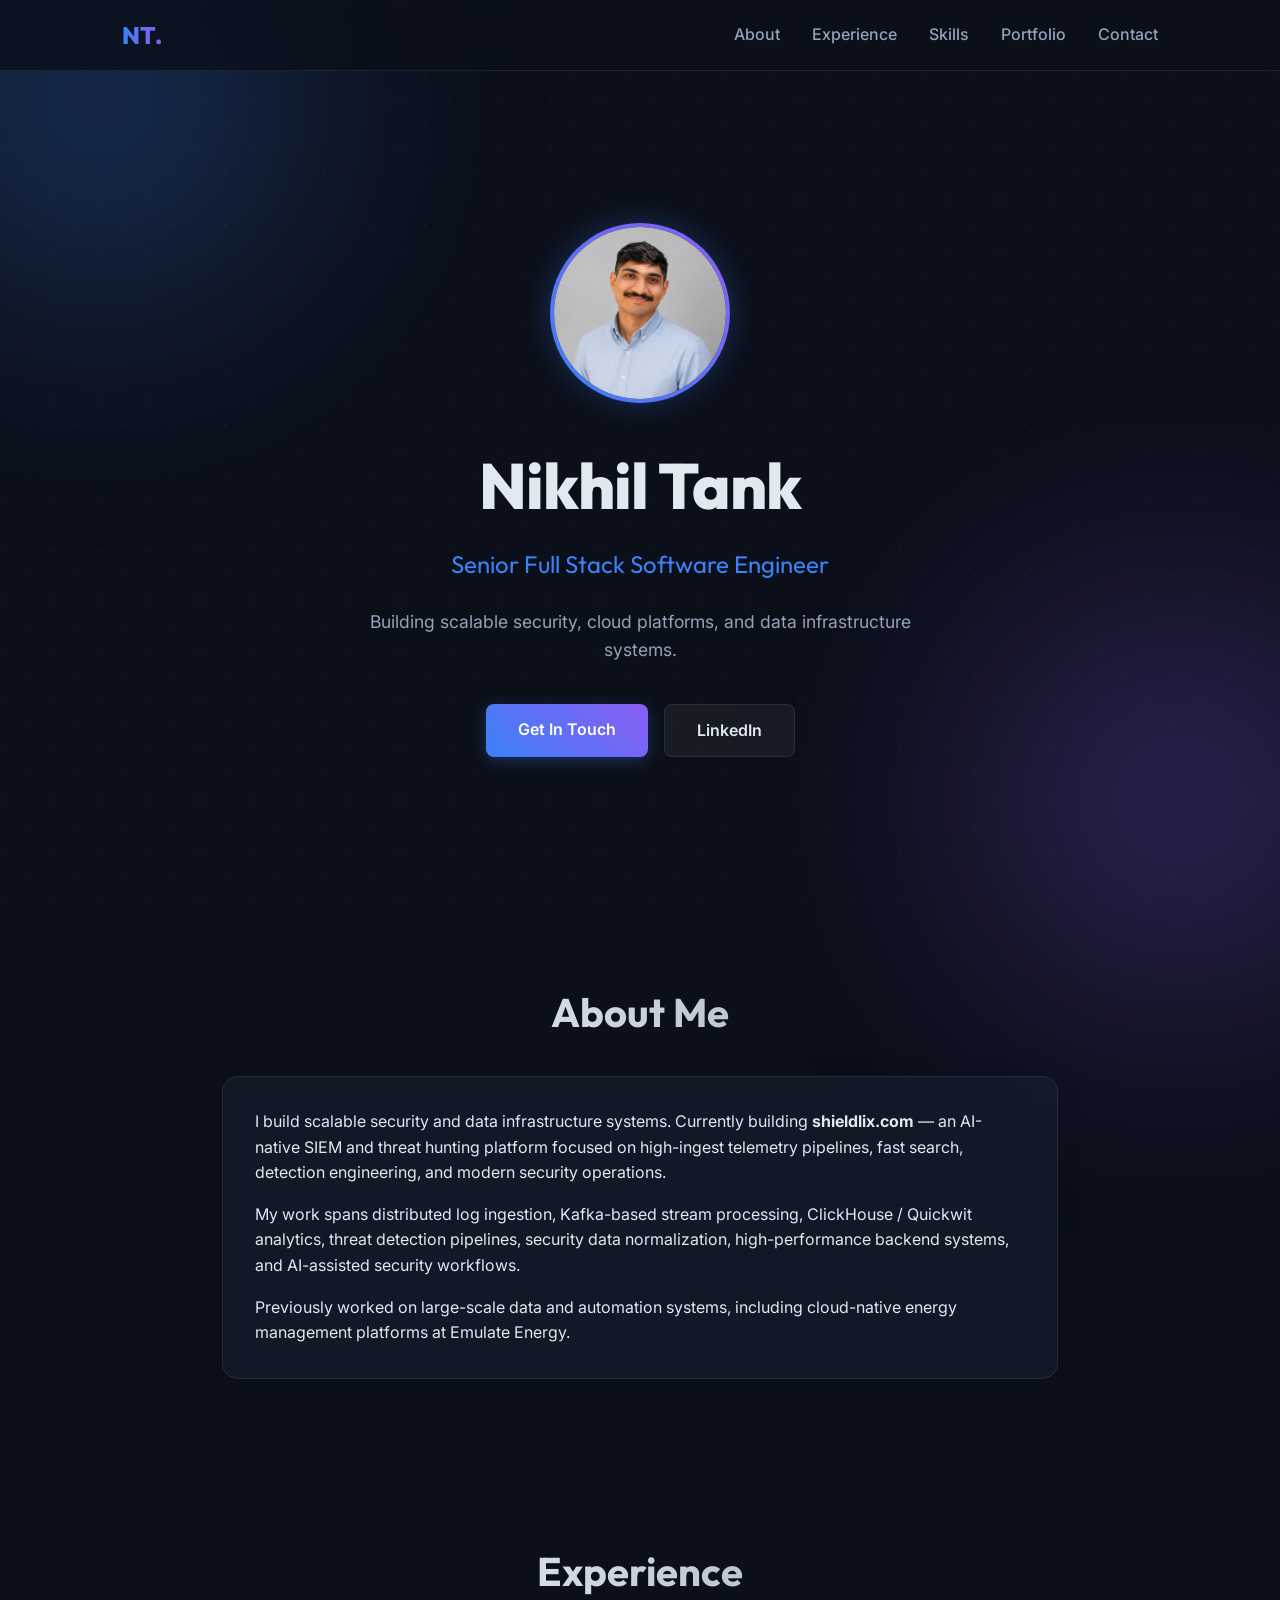
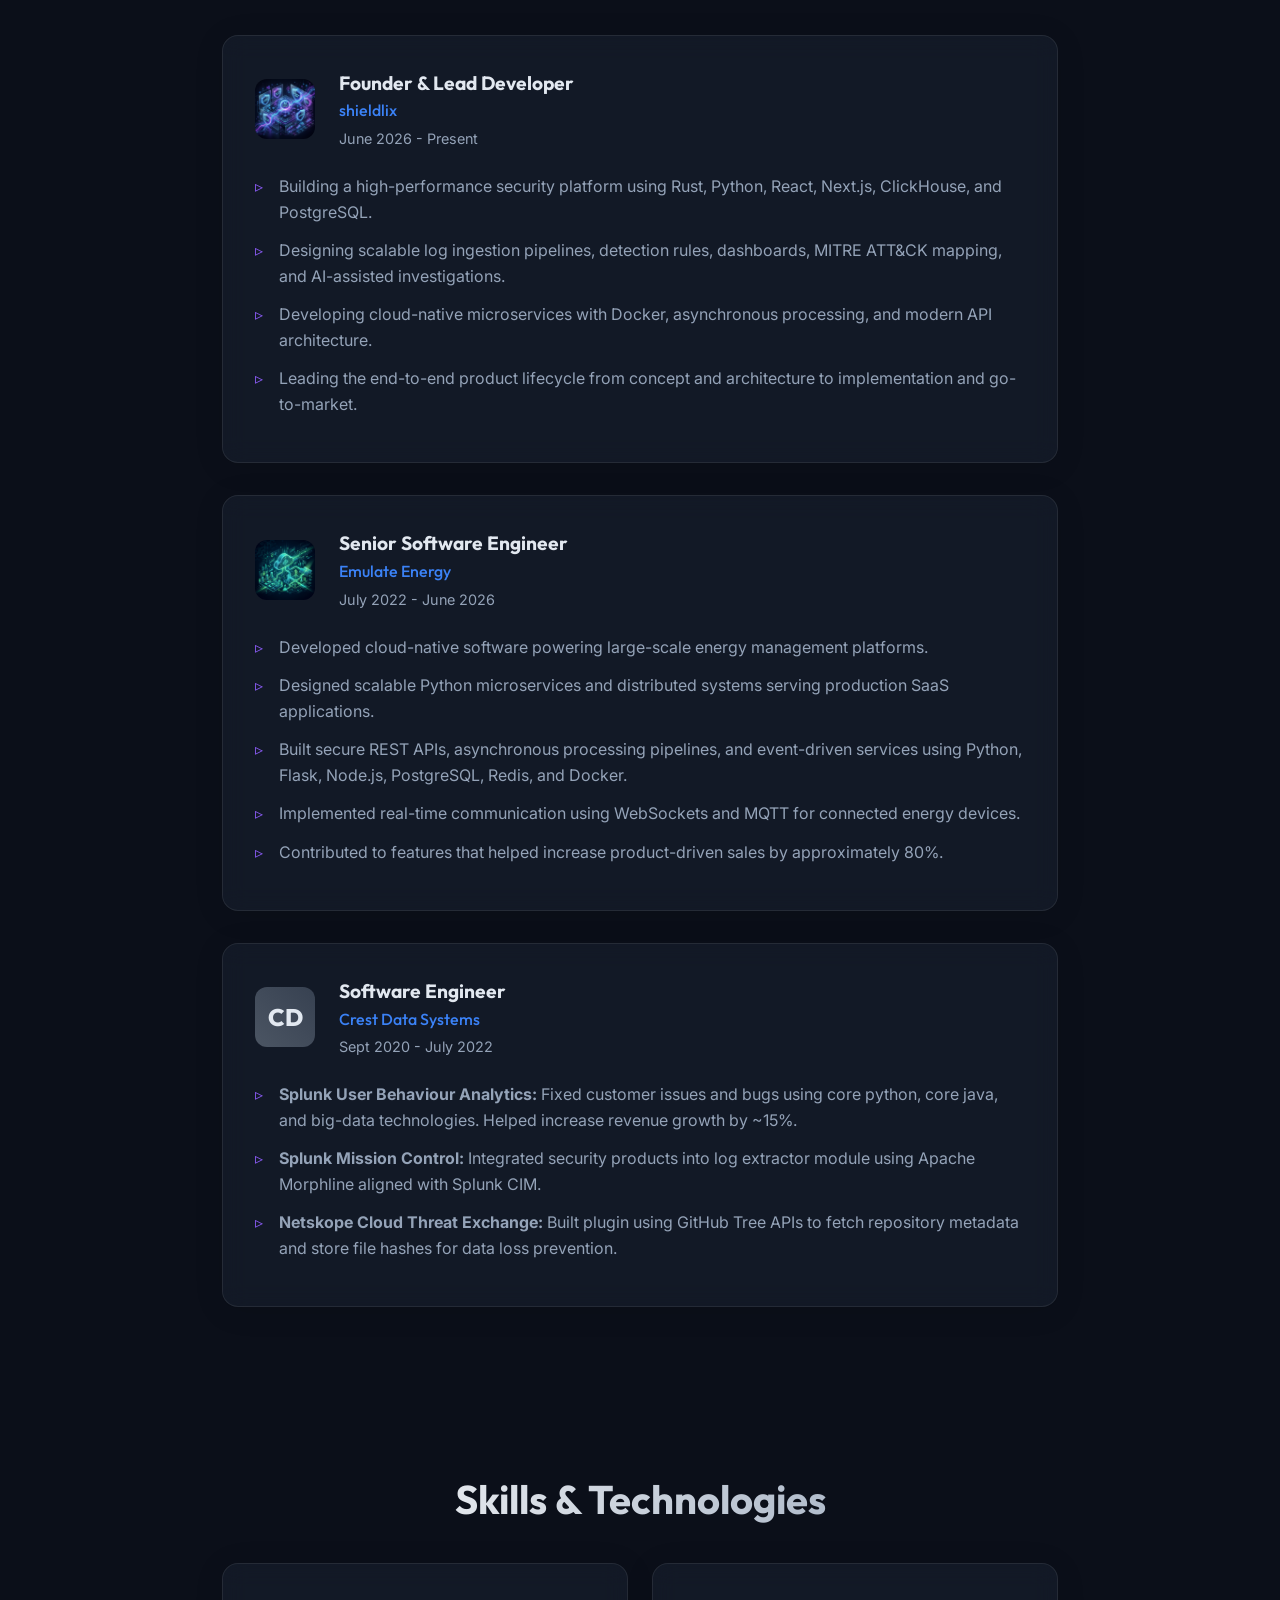
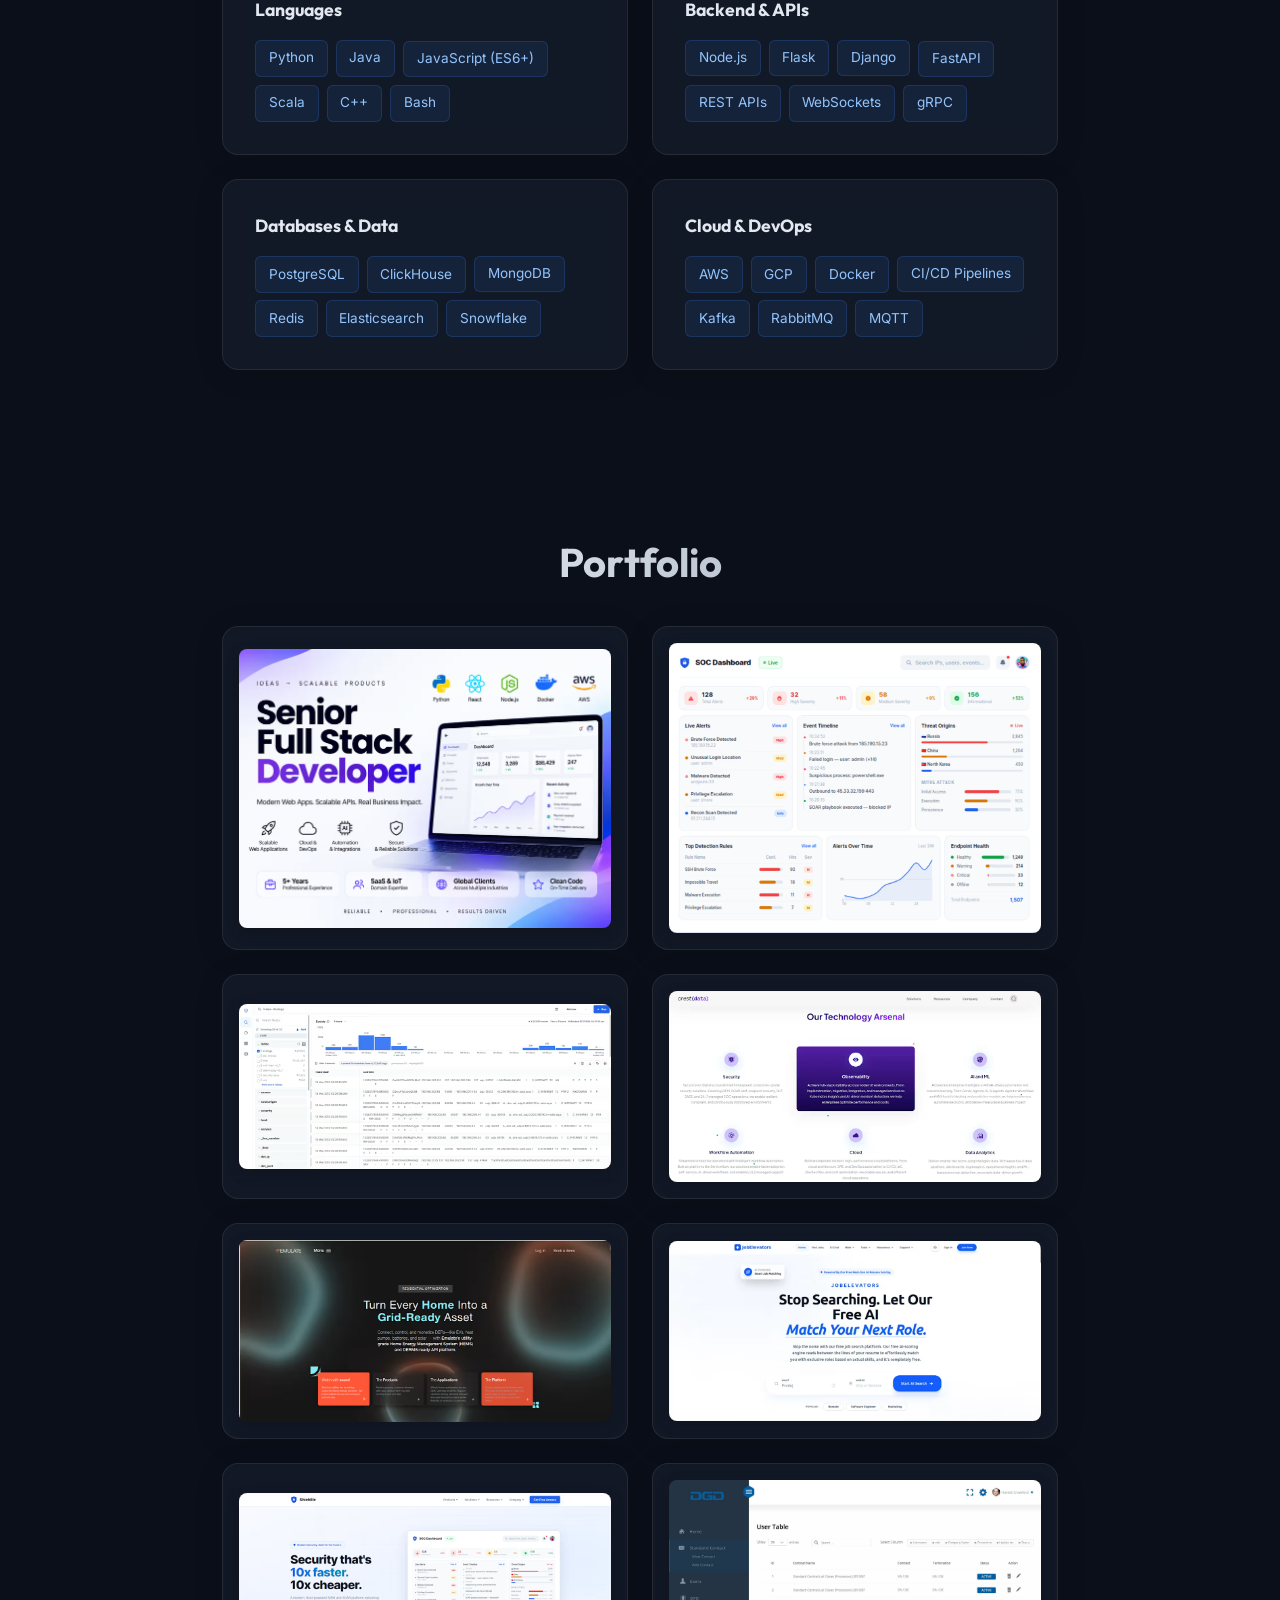
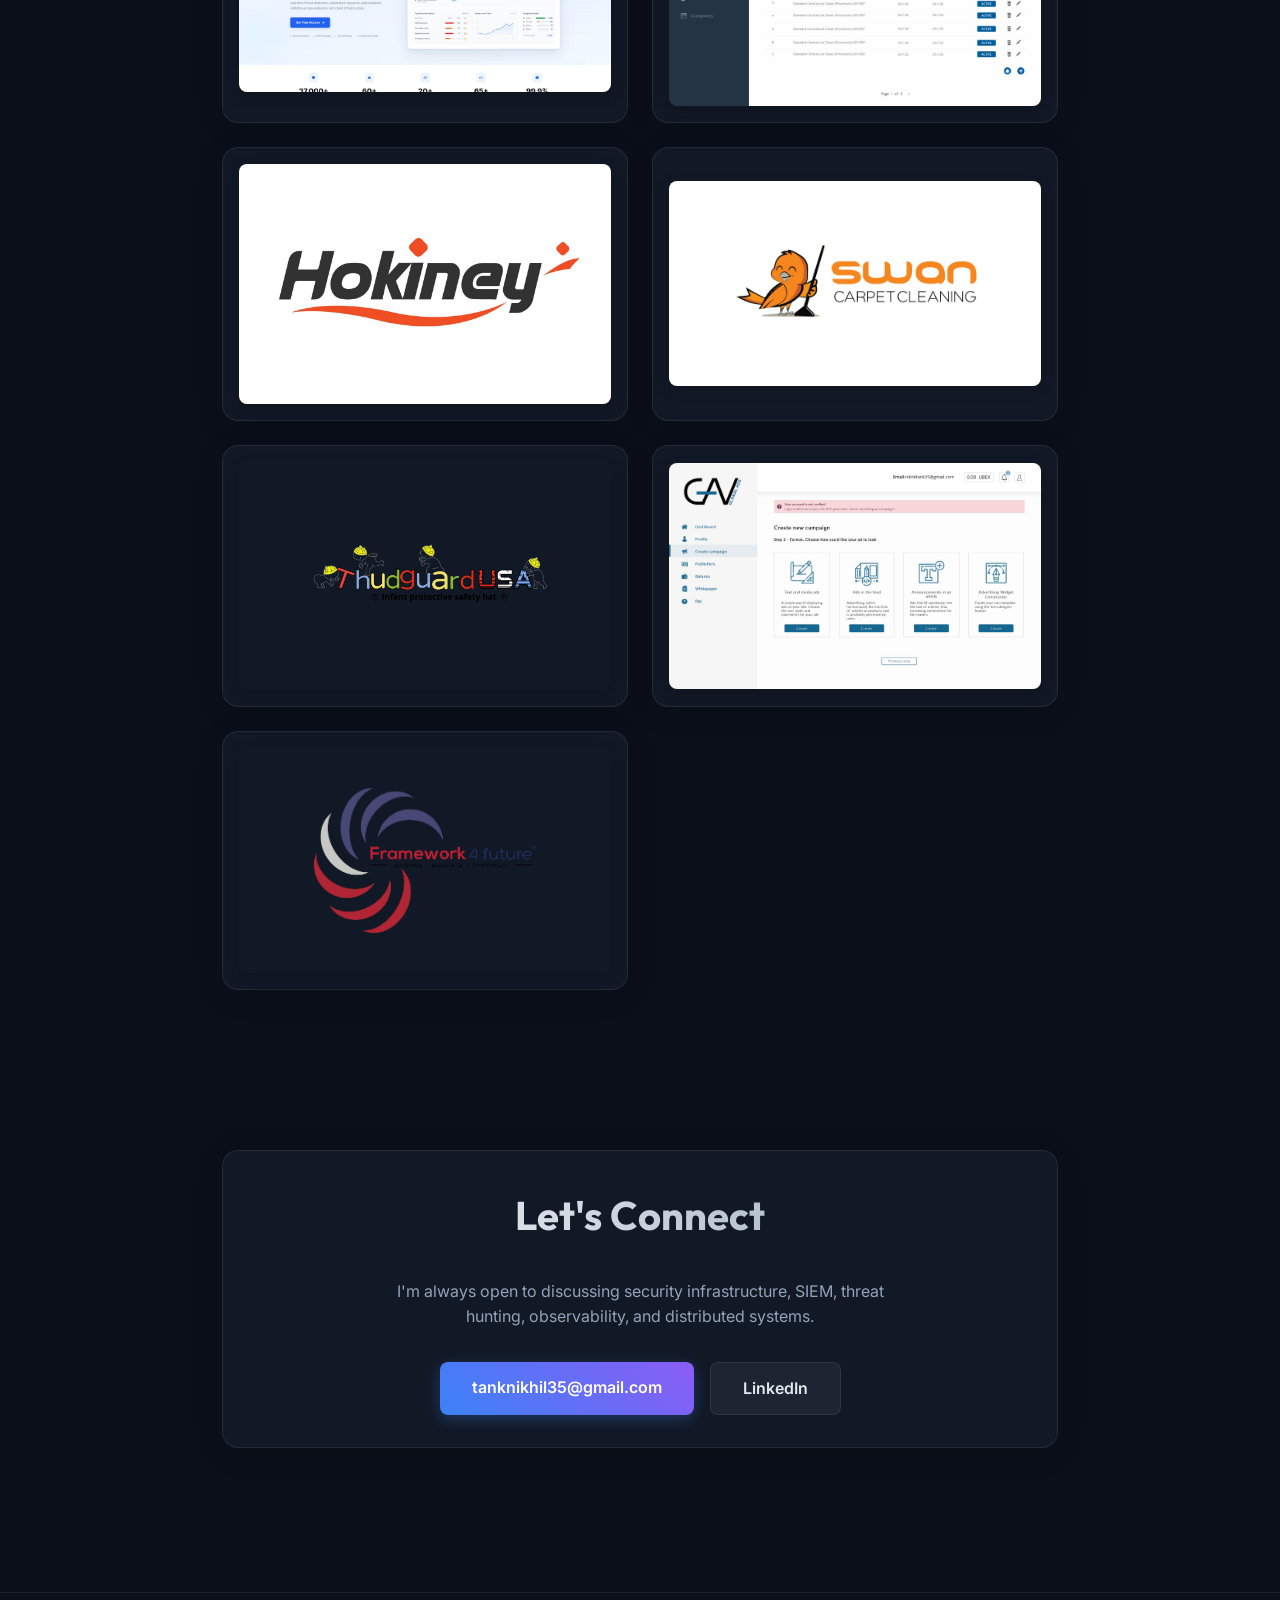
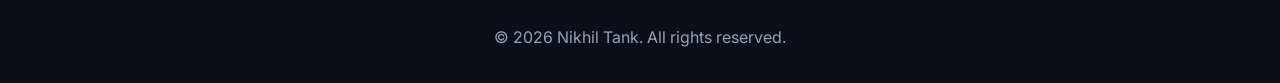
==== commit 254dd729: "feat: add freelancer page and portfolio assets with supporting automation scripts" ====
--- a/index.html
+++ b/index.html
@@ -155,6 +155,12 @@
                 <div class="portfolio-item glass-card"><img src="assets/images/portfolio/5.avif" alt="Portfolio Project 5"></div>
                 <div class="portfolio-item glass-card"><img src="assets/images/portfolio/6.avif" alt="Portfolio Project 6"></div>
                 <div class="portfolio-item glass-card"><img src="assets/images/portfolio/7.avif" alt="Portfolio Project 7"></div>
+                <div class="portfolio-item glass-card"><img src="assets/images/portfolio/f1.jpg" alt="Freelancer Project 1"></div>
+                <div class="portfolio-item glass-card"><img src="assets/images/portfolio/f2.jpg" alt="Freelancer Project 2"></div>
+                <div class="portfolio-item glass-card"><img src="assets/images/portfolio/f3.jpg" alt="Freelancer Project 3"></div>
+                <div class="portfolio-item glass-card"><img src="assets/images/portfolio/f4.png" alt="Freelancer Project 4"></div>
+                <div class="portfolio-item glass-card"><img src="assets/images/portfolio/f5.jpg" alt="Freelancer Project 5"></div>
+                <div class="portfolio-item glass-card"><img src="assets/images/portfolio/f6.png" alt="Freelancer Project 6"></div>
             </div>
         </section>
 
@@ -174,6 +180,12 @@
         <p>&copy; 2026 Nikhil Tank. All rights reserved.</p>
     </footer>
 
+    <!-- Image Modal -->
+    <div id="image-modal" class="modal">
+        <span class="close-modal">&times;</span>
+        <img class="modal-content" id="modal-image">
+    </div>
+
     <!-- Scripts -->
     <script src="assets/js/script.js"></script>
 </body>
--- a/assets/css/style.css
+++ b/assets/css/style.css
@@ -386,10 +386,57 @@
     object-fit: cover;
     box-shadow: 0 4px 15px rgba(0,0,0,0.2);
     transition: transform 0.3s ease;
+    cursor: pointer;
 }
 
 .portfolio-item:hover img {
     transform: scale(1.02);
+}
+
+/* Image Modal */
+.modal {
+    display: none;
+    position: fixed;
+    z-index: 1000;
+    left: 0;
+    top: 0;
+    width: 100%;
+    height: 100%;
+    background-color: rgba(11, 15, 25, 0.95);
+    backdrop-filter: blur(10px);
+    justify-content: center;
+    align-items: center;
+}
+
+.modal-content {
+    max-width: 90%;
+    max-height: 90vh;
+    border-radius: 8px;
+    box-shadow: 0 0 30px rgba(0,0,0,0.5);
+    animation: zoomIn 0.3s ease;
+}
+
+@keyframes zoomIn {
+    from {transform: scale(0.9); opacity: 0;}
+    to {transform: scale(1); opacity: 1;}
+}
+
+.close-modal {
+    position: absolute;
+    top: 20px;
+    right: 35px;
+    color: #f1f1f1;
+    font-size: 40px;
+    font-weight: bold;
+    cursor: pointer;
+    transition: 0.3s;
+    z-index: 1001;
+}
+
+.close-modal:hover,
+.close-modal:focus {
+    color: var(--accent-blue);
+    text-decoration: none;
 }
 
 /* Footer */
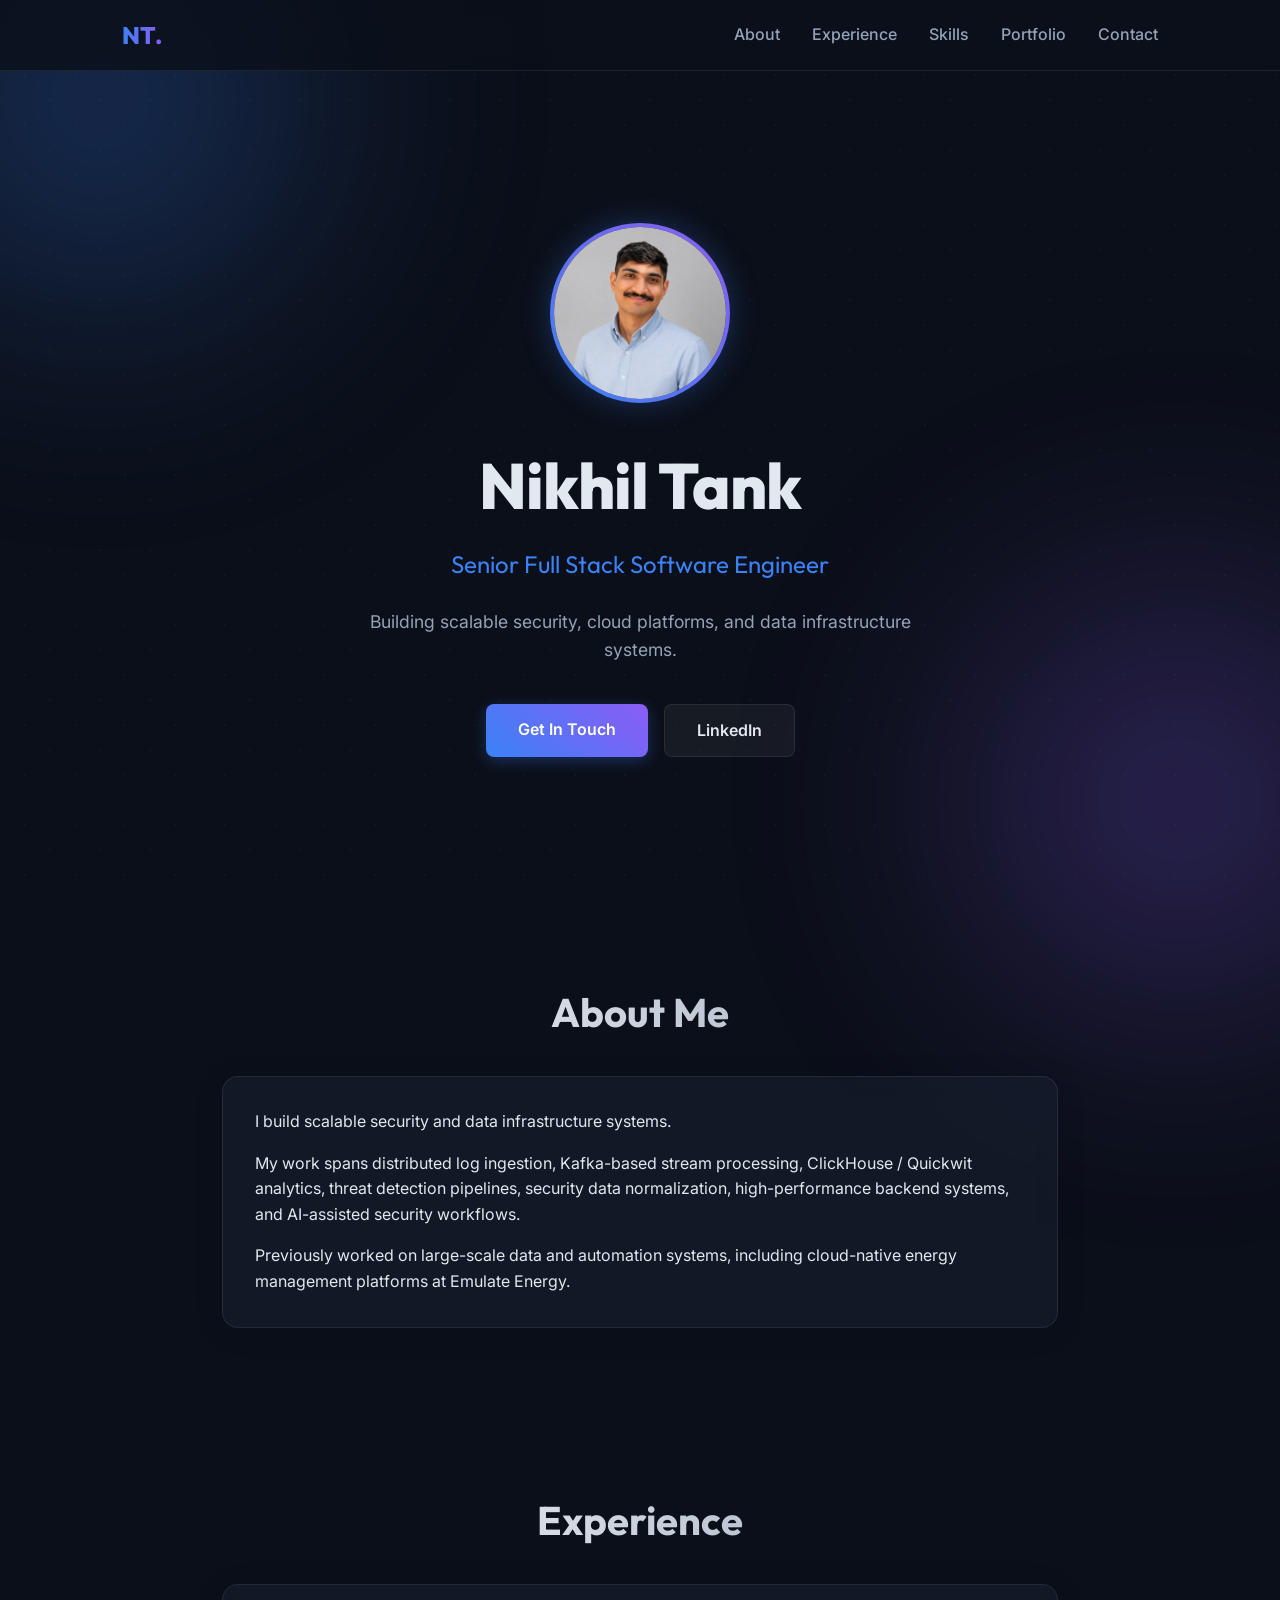
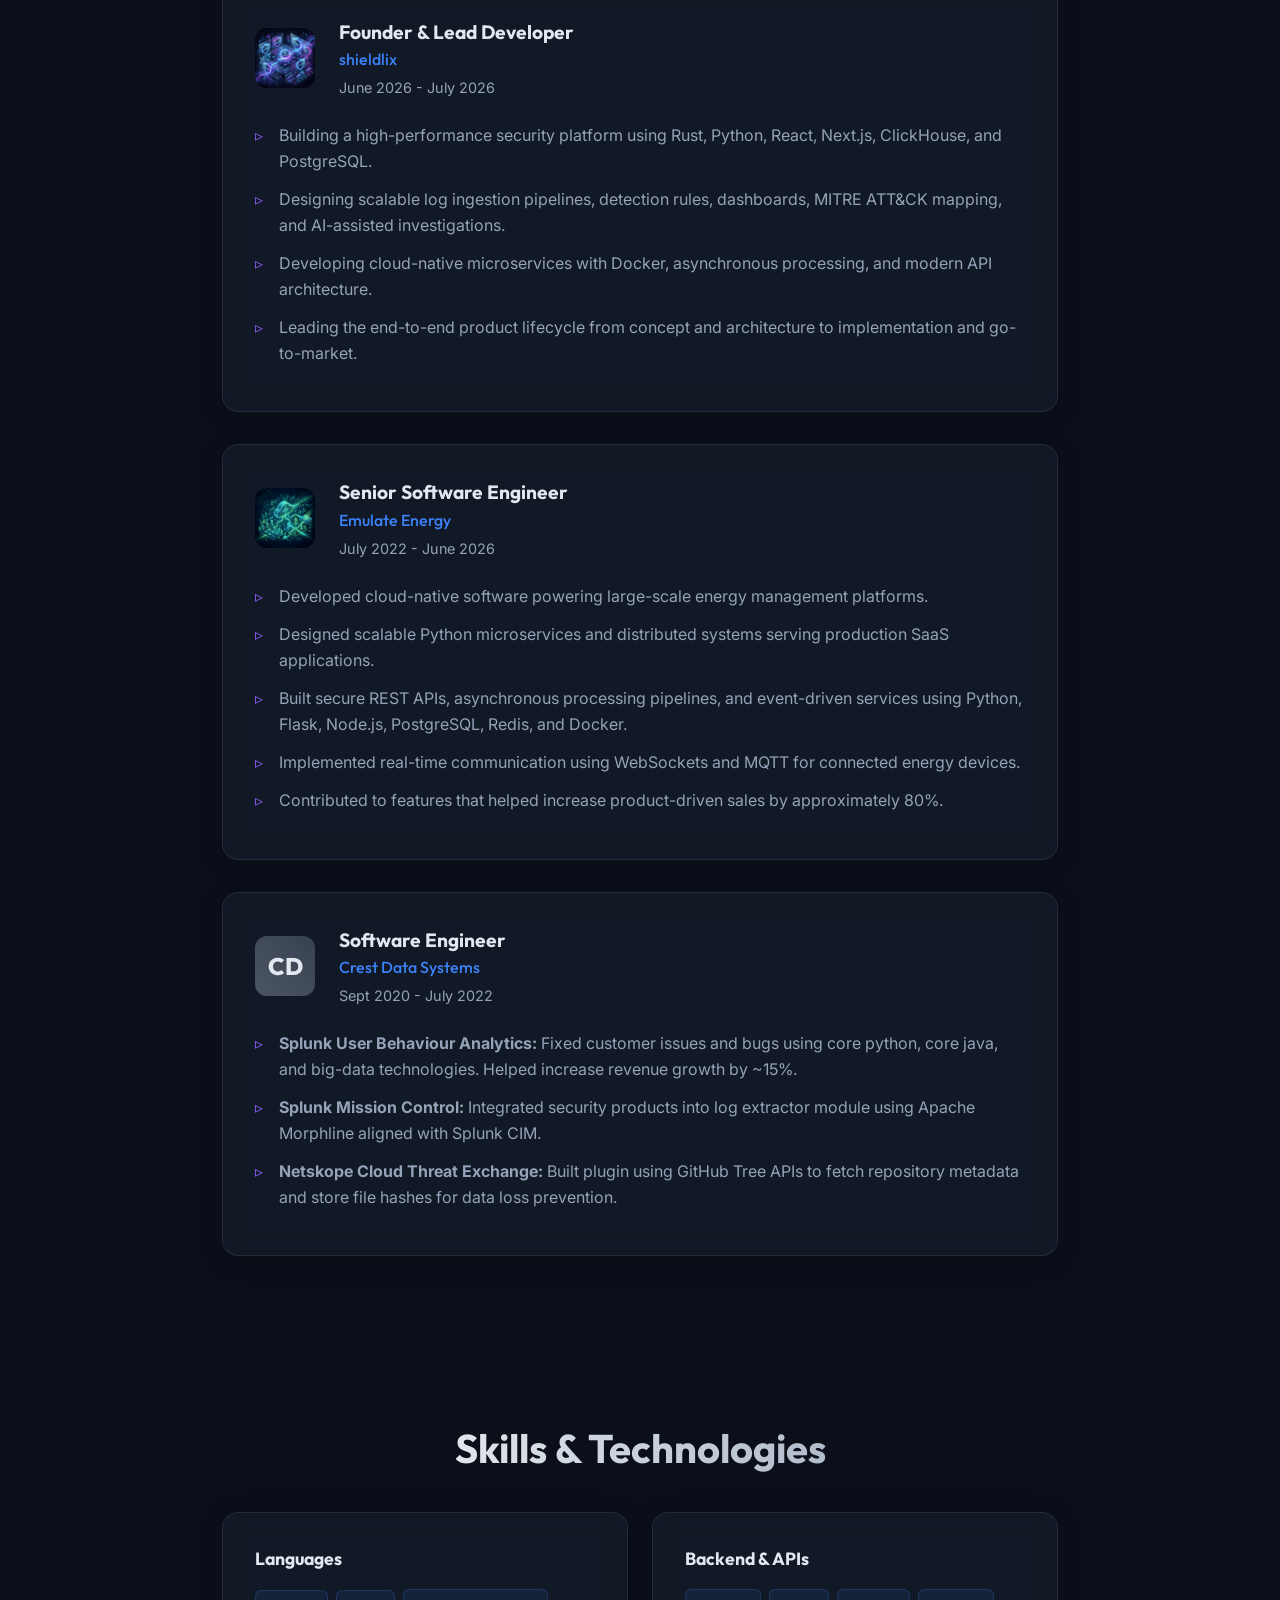
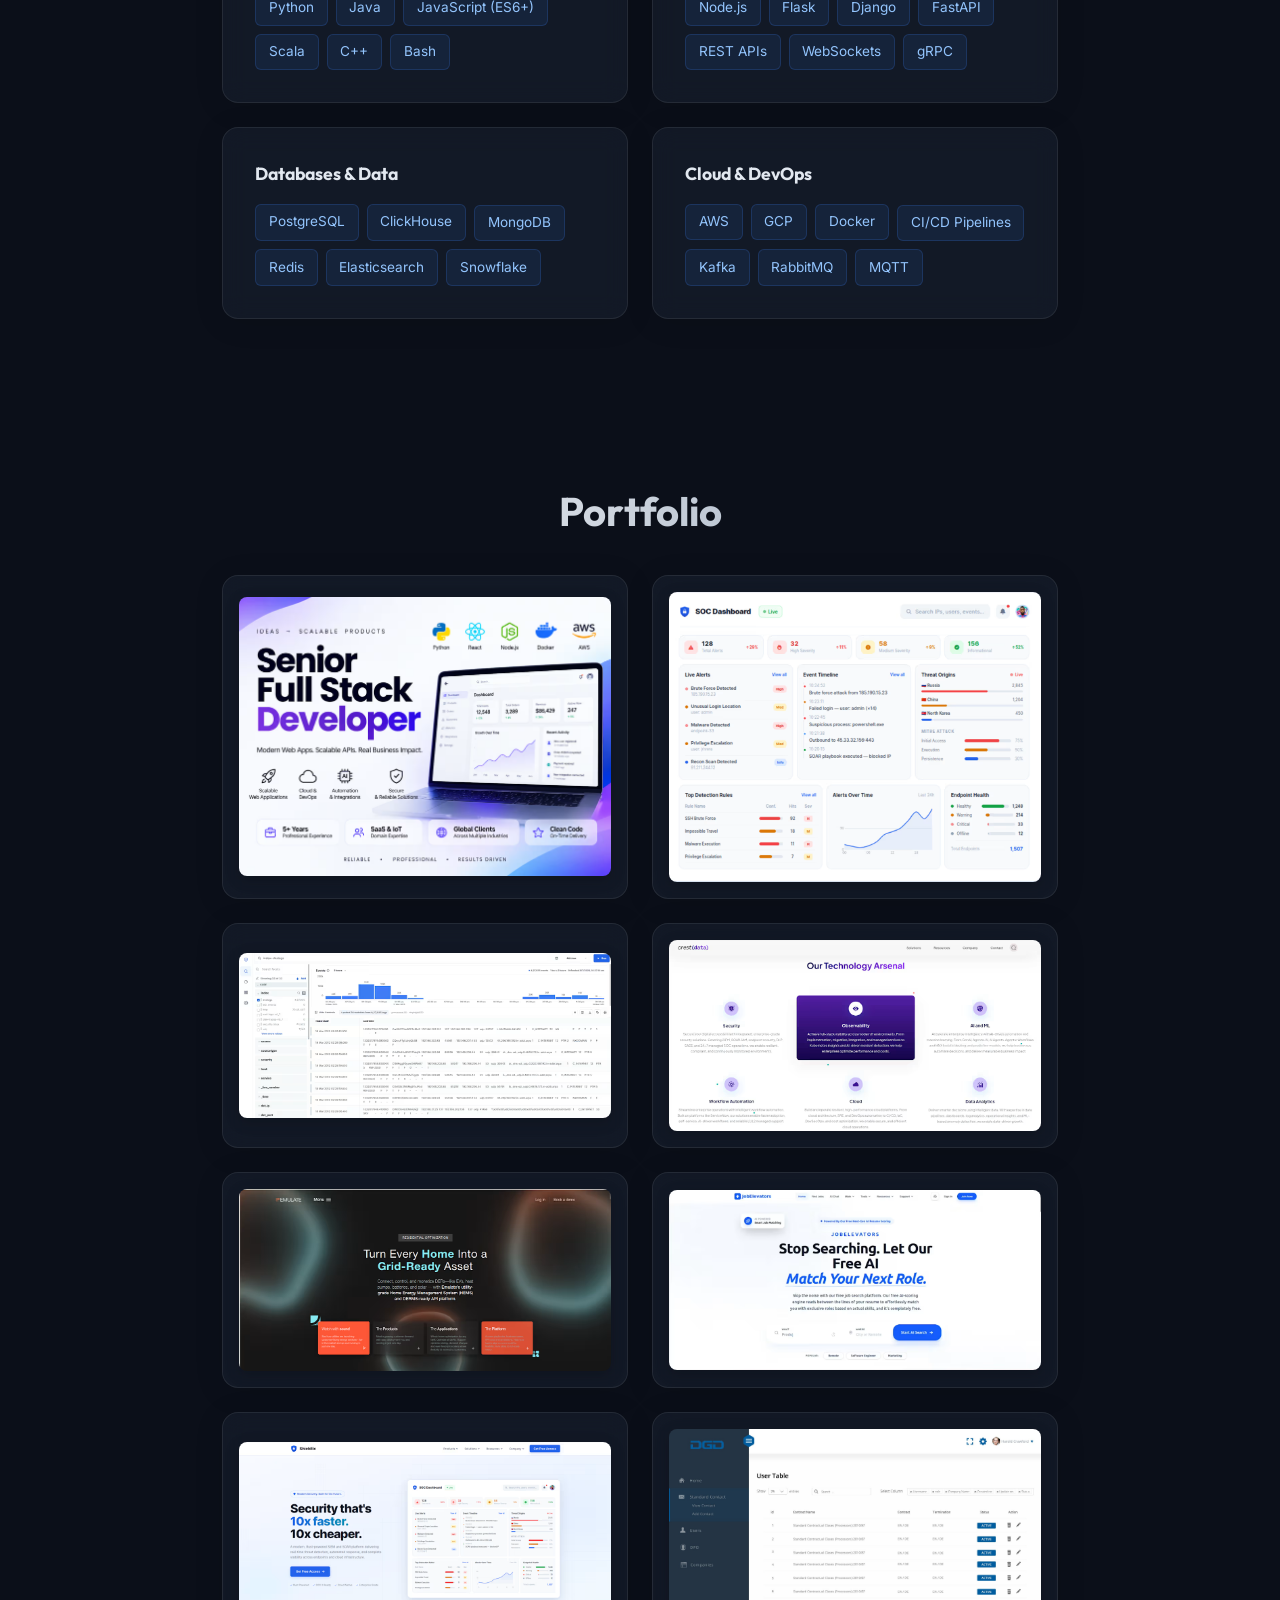
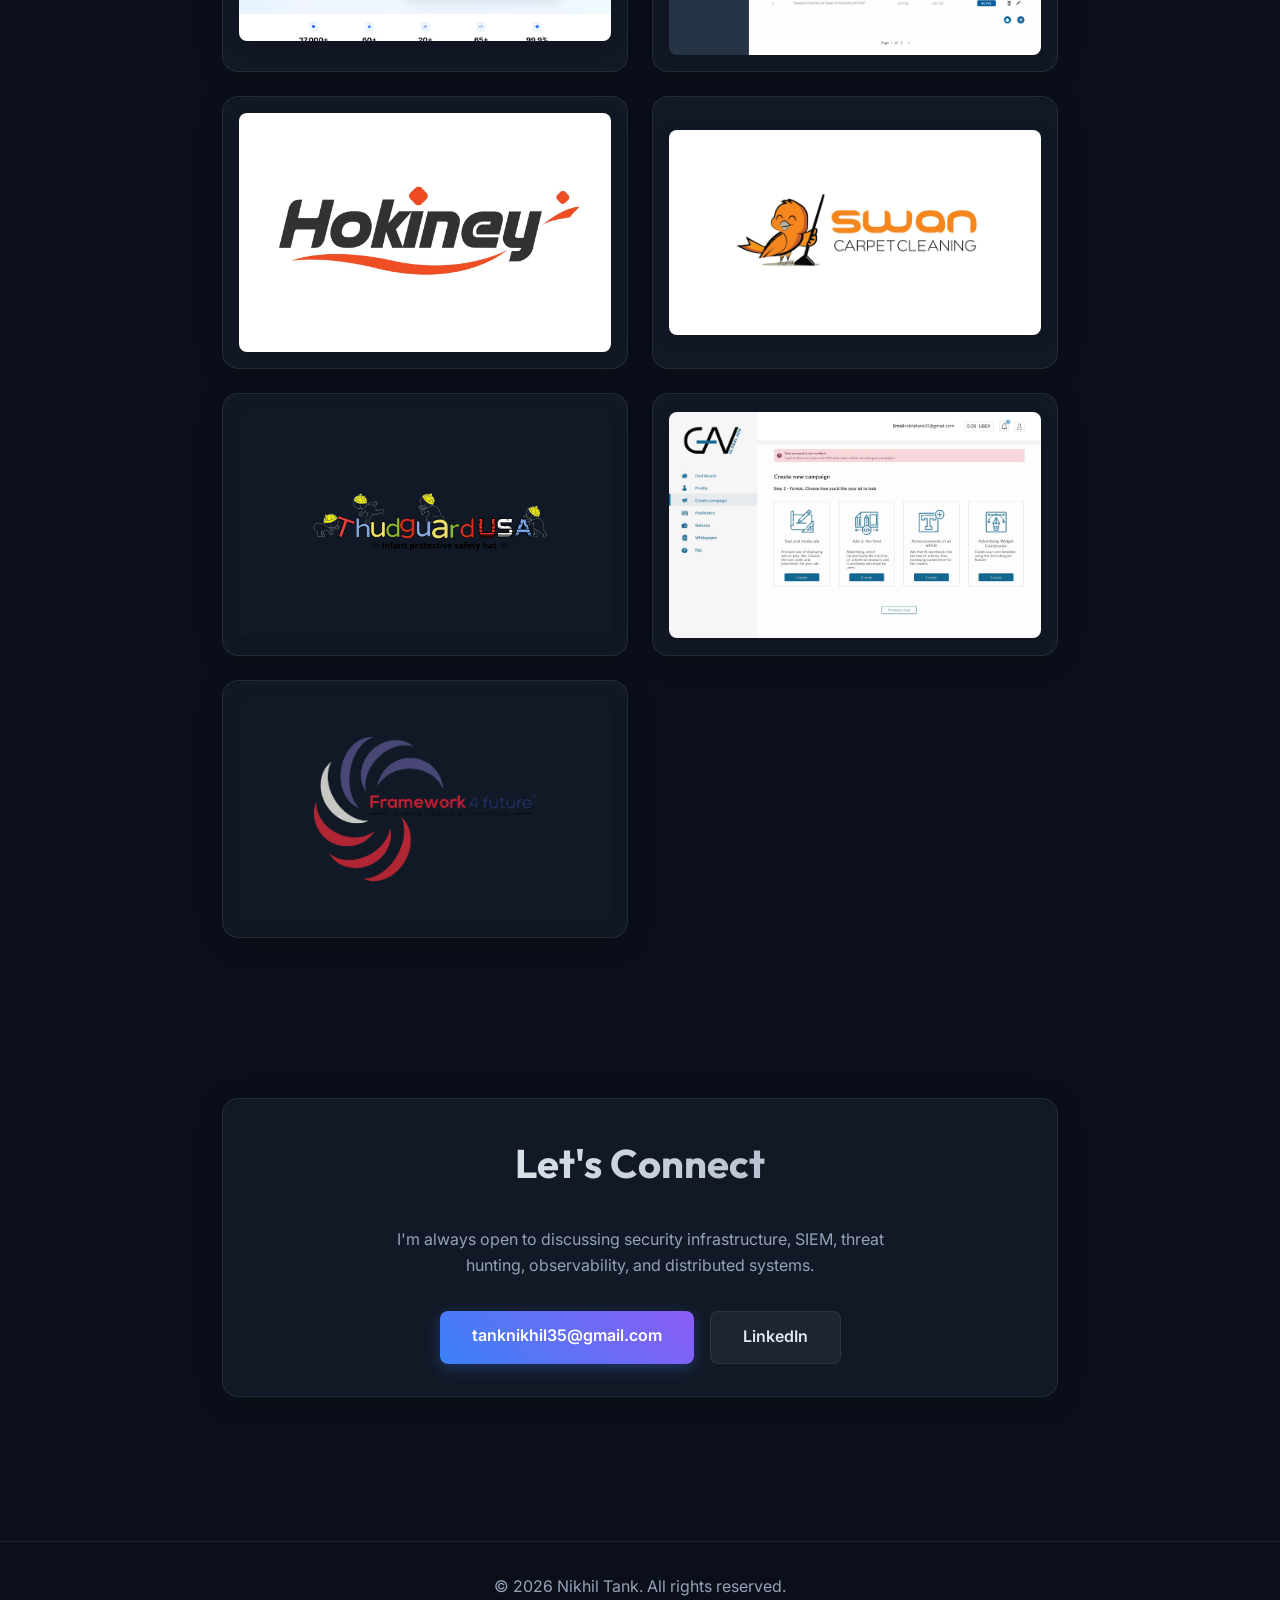
==== commit 1c1dd1b6: "refactor: update portfolio layout formatting and correct shieldlix project timeline dates" ====
--- a/index.html
+++ b/index.html
@@ -1,22 +1,27 @@
 <!DOCTYPE html>
 <html lang="en">
+
 <head>
     <meta charset="UTF-8">
     <meta name="viewport" content="width=device-width, initial-scale=1.0">
     <title>Nikhil Tank | Senior Full Stack Software Engineer</title>
-    <meta name="description" content="Portfolio of Nikhil Tank, a Senior Software Engineer specializing in scalable security, cloud platforms, and data infrastructure systems.">
+    <meta name="description"
+        content="Portfolio of Nikhil Tank, a Senior Software Engineer specializing in scalable security, cloud platforms, and data infrastructure systems.">
     <!-- Fonts -->
     <link rel="preconnect" href="https://fonts.googleapis.com">
     <link rel="preconnect" href="https://fonts.gstatic.com" crossorigin>
-    <link href="https://fonts.googleapis.com/css2?family=Inter:wght@300;400;500;600&family=Outfit:wght@400;600;800&display=swap" rel="stylesheet">
+    <link
+        href="https://fonts.googleapis.com/css2?family=Inter:wght@300;400;500;600&family=Outfit:wght@400;600;800&display=swap"
+        rel="stylesheet">
     <!-- CSS -->
     <link rel="stylesheet" href="assets/css/style.css">
 </head>
+
 <body>
     <div id="particles-background"></div>
     <div class="glow-orb top-left"></div>
     <div class="glow-orb bottom-right"></div>
-    
+
     <nav class="navbar">
         <div class="nav-content">
             <a href="#" class="logo">NT.</a>
@@ -41,7 +46,8 @@
                 <p class="hero-desc">Building scalable security, cloud platforms, and data infrastructure systems.</p>
                 <div class="hero-actions">
                     <a href="#contact" class="btn primary-btn">Get In Touch</a>
-                    <a href="https://www.linkedin.com/in/nikhil-t-6ba240147/" target="_blank" class="btn secondary-btn">LinkedIn</a>
+                    <a href="https://www.linkedin.com/in/nikhil-t-6ba240147/" target="_blank"
+                        class="btn secondary-btn">LinkedIn</a>
                 </div>
             </div>
         </section>
@@ -49,16 +55,19 @@
         <section id="about" class="section">
             <h2 class="section-title">About Me</h2>
             <div class="card glass-card">
-                <p>I build scalable security and data infrastructure systems. Currently building <strong>shieldlix.com</strong> — an AI-native SIEM and threat hunting platform focused on high-ingest telemetry pipelines, fast search, detection engineering, and modern security operations.</p>
-                <p>My work spans distributed log ingestion, Kafka-based stream processing, ClickHouse / Quickwit analytics, threat detection pipelines, security data normalization, high-performance backend systems, and AI-assisted security workflows.</p>
-                <p>Previously worked on large-scale data and automation systems, including cloud-native energy management platforms at Emulate Energy.</p>
+                <p>I build scalable security and data infrastructure systems.</p>
+                <p>My work spans distributed log ingestion, Kafka-based stream processing, ClickHouse / Quickwit
+                    analytics, threat detection pipelines, security data normalization, high-performance backend
+                    systems, and AI-assisted security workflows.</p>
+                <p>Previously worked on large-scale data and automation systems, including cloud-native energy
+                    management platforms at Emulate Energy.</p>
             </div>
         </section>
 
         <section id="experience" class="section">
             <h2 class="section-title">Experience</h2>
             <div class="experience-timeline">
-                
+
                 <!-- Shieldlix -->
                 <div class="timeline-item glass-card">
                     <div class="timeline-header">
@@ -66,14 +75,18 @@
                         <div>
                             <h3 class="job-title">Founder & Lead Developer</h3>
                             <h4 class="company-name">shieldlix</h4>
-                            <span class="job-date">June 2026 - Present</span>
+                            <span class="job-date">June 2026 - July 2026</span>
                         </div>
                     </div>
                     <ul class="job-desc">
-                        <li>Building a high-performance security platform using Rust, Python, React, Next.js, ClickHouse, and PostgreSQL.</li>
-                        <li>Designing scalable log ingestion pipelines, detection rules, dashboards, MITRE ATT&CK mapping, and AI-assisted investigations.</li>
-                        <li>Developing cloud-native microservices with Docker, asynchronous processing, and modern API architecture.</li>
-                        <li>Leading the end-to-end product lifecycle from concept and architecture to implementation and go-to-market.</li>
+                        <li>Building a high-performance security platform using Rust, Python, React, Next.js,
+                            ClickHouse, and PostgreSQL.</li>
+                        <li>Designing scalable log ingestion pipelines, detection rules, dashboards, MITRE ATT&CK
+                            mapping, and AI-assisted investigations.</li>
+                        <li>Developing cloud-native microservices with Docker, asynchronous processing, and modern API
+                            architecture.</li>
+                        <li>Leading the end-to-end product lifecycle from concept and architecture to implementation and
+                            go-to-market.</li>
                     </ul>
                 </div>
 
@@ -89,9 +102,12 @@
                     </div>
                     <ul class="job-desc">
                         <li>Developed cloud-native software powering large-scale energy management platforms.</li>
-                        <li>Designed scalable Python microservices and distributed systems serving production SaaS applications.</li>
-                        <li>Built secure REST APIs, asynchronous processing pipelines, and event-driven services using Python, Flask, Node.js, PostgreSQL, Redis, and Docker.</li>
-                        <li>Implemented real-time communication using WebSockets and MQTT for connected energy devices.</li>
+                        <li>Designed scalable Python microservices and distributed systems serving production SaaS
+                            applications.</li>
+                        <li>Built secure REST APIs, asynchronous processing pipelines, and event-driven services using
+                            Python, Flask, Node.js, PostgreSQL, Redis, and Docker.</li>
+                        <li>Implemented real-time communication using WebSockets and MQTT for connected energy devices.
+                        </li>
                         <li>Contributed to features that helped increase product-driven sales by approximately 80%.</li>
                     </ul>
                 </div>
@@ -107,9 +123,12 @@
                         </div>
                     </div>
                     <ul class="job-desc">
-                        <li><strong>Splunk User Behaviour Analytics:</strong> Fixed customer issues and bugs using core python, core java, and big-data technologies. Helped increase revenue growth by ~15%.</li>
-                        <li><strong>Splunk Mission Control:</strong> Integrated security products into log extractor module using Apache Morphline aligned with Splunk CIM.</li>
-                        <li><strong>Netskope Cloud Threat Exchange:</strong> Built plugin using GitHub Tree APIs to fetch repository metadata and store file hashes for data loss prevention.</li>
+                        <li><strong>Splunk User Behaviour Analytics:</strong> Fixed customer issues and bugs using core
+                            python, core java, and big-data technologies. Helped increase revenue growth by ~15%.</li>
+                        <li><strong>Splunk Mission Control:</strong> Integrated security products into log extractor
+                            module using Apache Morphline aligned with Splunk CIM.</li>
+                        <li><strong>Netskope Cloud Threat Exchange:</strong> Built plugin using GitHub Tree APIs to
+                            fetch repository metadata and store file hashes for data loss prevention.</li>
                     </ul>
                 </div>
             </div>
@@ -121,13 +140,15 @@
                 <div class="skill-category glass-card">
                     <h3>Languages</h3>
                     <div class="skill-tags">
-                        <span>Python</span><span>Java</span><span>JavaScript (ES6+)</span><span>Scala</span><span>C++</span><span>Bash</span>
+                        <span>Python</span><span>Java</span><span>JavaScript
+                            (ES6+)</span><span>Scala</span><span>C++</span><span>Bash</span>
                     </div>
                 </div>
                 <div class="skill-category glass-card">
                     <h3>Backend & APIs</h3>
                     <div class="skill-tags">
-                        <span>Node.js</span><span>Flask</span><span>Django</span><span>FastAPI</span><span>REST APIs</span><span>WebSockets</span><span>gRPC</span>
+                        <span>Node.js</span><span>Flask</span><span>Django</span><span>FastAPI</span><span>REST
+                            APIs</span><span>WebSockets</span><span>gRPC</span>
                     </div>
                 </div>
                 <div class="skill-category glass-card">
@@ -139,7 +160,8 @@
                 <div class="skill-category glass-card">
                     <h3>Cloud & DevOps</h3>
                     <div class="skill-tags">
-                        <span>AWS</span><span>GCP</span><span>Docker</span><span>CI/CD Pipelines</span><span>Kafka</span><span>RabbitMQ</span><span>MQTT</span>
+                        <span>AWS</span><span>GCP</span><span>Docker</span><span>CI/CD
+                            Pipelines</span><span>Kafka</span><span>RabbitMQ</span><span>MQTT</span>
                     </div>
                 </div>
             </div>
@@ -148,29 +170,44 @@
         <section id="portfolio" class="section">
             <h2 class="section-title">Portfolio</h2>
             <div class="portfolio-grid" id="portfolio-container">
-                <div class="portfolio-item glass-card"><img src="assets/images/portfolio/1.avif" alt="Portfolio Project 1"></div>
-                <div class="portfolio-item glass-card"><img src="assets/images/portfolio/2.avif" alt="Portfolio Project 2"></div>
-                <div class="portfolio-item glass-card"><img src="assets/images/portfolio/3.avif" alt="Portfolio Project 3"></div>
-                <div class="portfolio-item glass-card"><img src="assets/images/portfolio/4.avif" alt="Portfolio Project 4"></div>
-                <div class="portfolio-item glass-card"><img src="assets/images/portfolio/5.avif" alt="Portfolio Project 5"></div>
-                <div class="portfolio-item glass-card"><img src="assets/images/portfolio/6.avif" alt="Portfolio Project 6"></div>
-                <div class="portfolio-item glass-card"><img src="assets/images/portfolio/7.avif" alt="Portfolio Project 7"></div>
-                <div class="portfolio-item glass-card"><img src="assets/images/portfolio/f1.jpg" alt="Freelancer Project 1"></div>
-                <div class="portfolio-item glass-card"><img src="assets/images/portfolio/f2.jpg" alt="Freelancer Project 2"></div>
-                <div class="portfolio-item glass-card"><img src="assets/images/portfolio/f3.jpg" alt="Freelancer Project 3"></div>
-                <div class="portfolio-item glass-card"><img src="assets/images/portfolio/f4.png" alt="Freelancer Project 4"></div>
-                <div class="portfolio-item glass-card"><img src="assets/images/portfolio/f5.jpg" alt="Freelancer Project 5"></div>
-                <div class="portfolio-item glass-card"><img src="assets/images/portfolio/f6.png" alt="Freelancer Project 6"></div>
+                <div class="portfolio-item glass-card"><img src="assets/images/portfolio/1.avif"
+                        alt="Portfolio Project 1"></div>
+                <div class="portfolio-item glass-card"><img src="assets/images/portfolio/2.avif"
+                        alt="Portfolio Project 2"></div>
+                <div class="portfolio-item glass-card"><img src="assets/images/portfolio/3.avif"
+                        alt="Portfolio Project 3"></div>
+                <div class="portfolio-item glass-card"><img src="assets/images/portfolio/4.avif"
+                        alt="Portfolio Project 4"></div>
+                <div class="portfolio-item glass-card"><img src="assets/images/portfolio/5.avif"
+                        alt="Portfolio Project 5"></div>
+                <div class="portfolio-item glass-card"><img src="assets/images/portfolio/6.avif"
+                        alt="Portfolio Project 6"></div>
+                <div class="portfolio-item glass-card"><img src="assets/images/portfolio/7.avif"
+                        alt="Portfolio Project 7"></div>
+                <div class="portfolio-item glass-card"><img src="assets/images/portfolio/f1.jpg"
+                        alt="Freelancer Project 1"></div>
+                <div class="portfolio-item glass-card"><img src="assets/images/portfolio/f2.jpg"
+                        alt="Freelancer Project 2"></div>
+                <div class="portfolio-item glass-card"><img src="assets/images/portfolio/f3.jpg"
+                        alt="Freelancer Project 3"></div>
+                <div class="portfolio-item glass-card"><img src="assets/images/portfolio/f4.png"
+                        alt="Freelancer Project 4"></div>
+                <div class="portfolio-item glass-card"><img src="assets/images/portfolio/f5.jpg"
+                        alt="Freelancer Project 5"></div>
+                <div class="portfolio-item glass-card"><img src="assets/images/portfolio/f6.png"
+                        alt="Freelancer Project 6"></div>
             </div>
         </section>
 
         <section id="contact" class="section">
             <div class="contact-box glass-card">
                 <h2 class="section-title">Let's Connect</h2>
-                <p>I'm always open to discussing security infrastructure, SIEM, threat hunting, observability, and distributed systems.</p>
+                <p>I'm always open to discussing security infrastructure, SIEM, threat hunting, observability, and
+                    distributed systems.</p>
                 <div class="contact-links">
                     <a href="mailto:tanknikhil35@gmail.com" class="btn primary-btn">tanknikhil35@gmail.com</a>
-                    <a href="https://www.linkedin.com/in/nikhil-t-6ba240147/" target="_blank" class="btn secondary-btn">LinkedIn</a>
+                    <a href="https://www.linkedin.com/in/nikhil-t-6ba240147/" target="_blank"
+                        class="btn secondary-btn">LinkedIn</a>
                 </div>
             </div>
         </section>
@@ -189,4 +226,5 @@
     <!-- Scripts -->
     <script src="assets/js/script.js"></script>
 </body>
-</html>
+
+</html>
